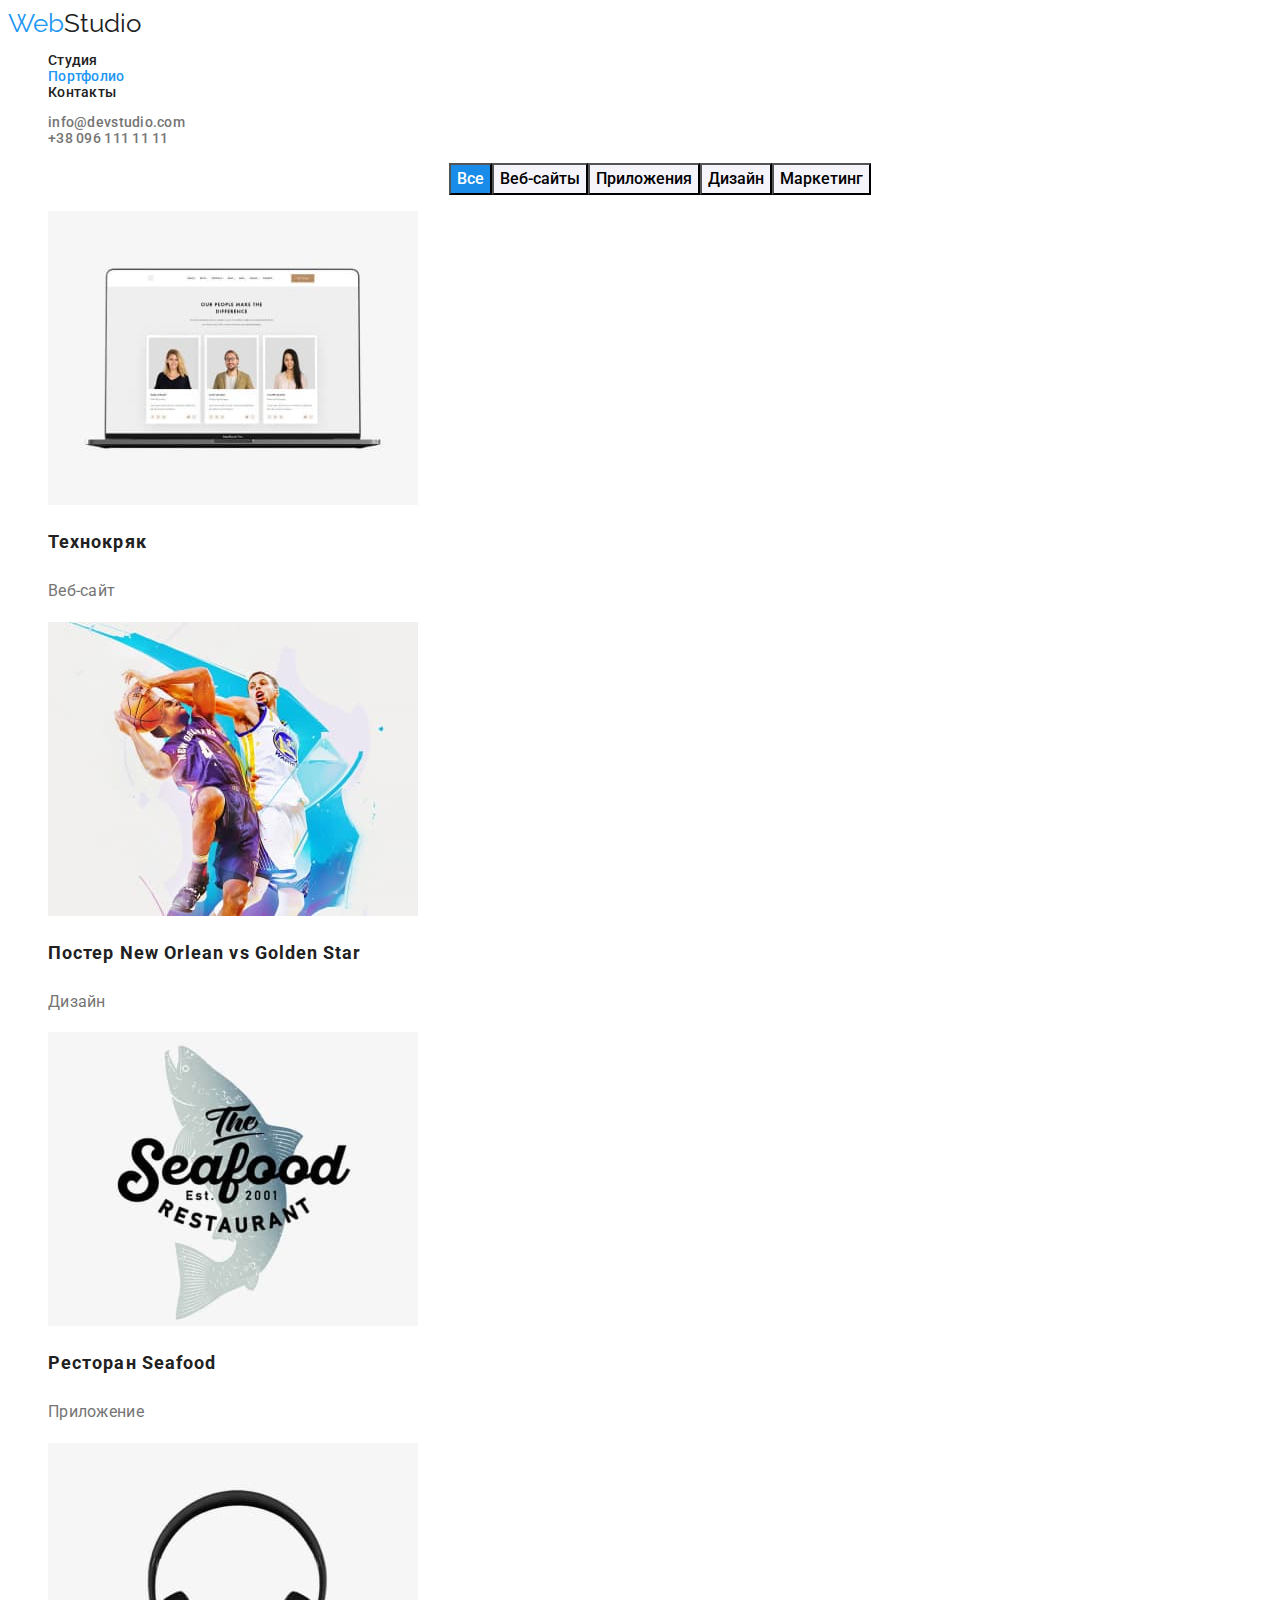
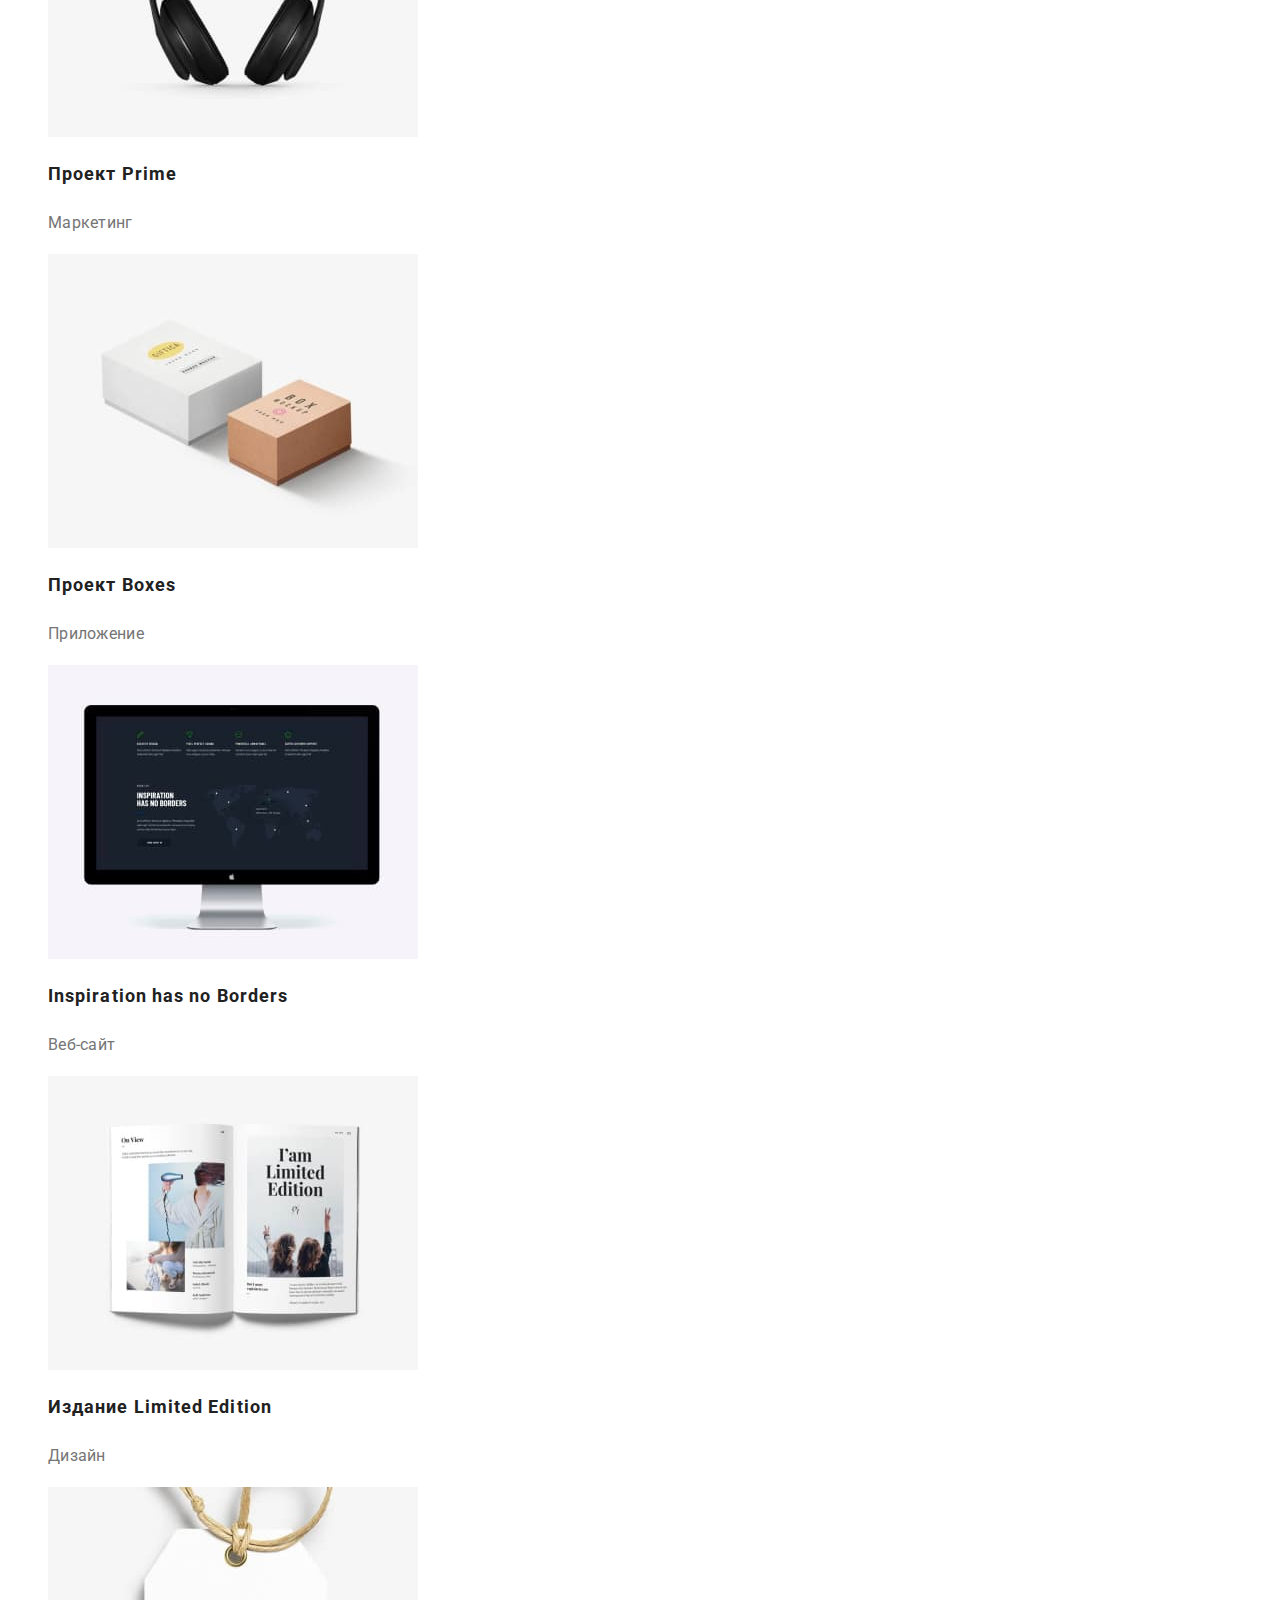
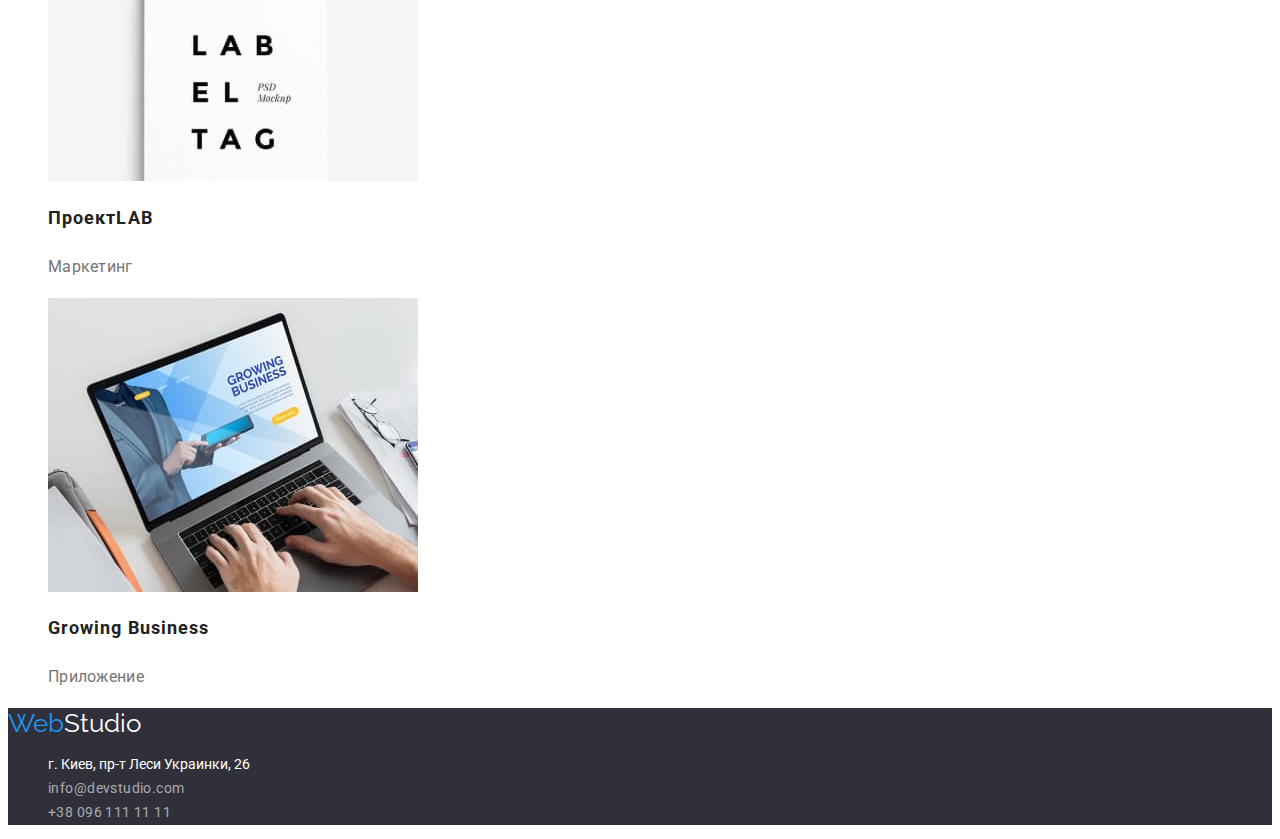
==== portfolio.html @ 5e45eb62 "подключает normilized" ====
<!DOCTYPE html>
<html lang="ru">
  <head>
    <meta charset="UTF-8" />
    <meta http-equiv="X-UA-Compatible" content="IE=edge" />
    <meta name="viewport" content="width=device-width, initial-scale=1.0" />
    <title>Портфолио</title>

    <link rel="preconnect" href="https://fonts.googleapis.com" />
    <link rel="preconnect" href="https://fonts.gstatic.com" crossorigin />
    <link
      href="https://fonts.googleapis.com/css2?family=Raleway:wght@700&family=Roboto:wght@400;500;700;900&display=swap"
      rel="stylesheet"
    />
    <link rel="stylesheet" href="./css/styles.css" />
  </head>
  <body>
    <!--header-->
    <header class="hdr">
      <a class="logo-header" href="./index.html"
        ><span class="web">Web</span>Studio</a
      >
      <nav class="header-nav">
        <ul class="header-list">
          <li class="header-item">
            <a href="./index.html" class="header-link">Студия</a>
          </li>
          <li class="header-item">
            <a href="./portfolio.html" class="header-link-current">Портфолио</a>
          </li>
          <li class="header-item">
            <a href="Контакты" class="header-link">Контакты</a>
          </li>
        </ul>
      </nav>
      <ul class="header-list-cont">
        <li>
          <a href="mailto:info@devstudio.com" class="header-link-cont"
            >info@devstudio.com</a
          >
        </li>
        <li>
          <a href="tel:+380961111111" class="header-link-cont"
            >+38 096 111 11 11</a
          >
        </li>
      </ul>
    </header>

    <main>
      <section class="section-portfolio">
        <h1 hidden class="main-title">Портфолио</h1>
        <!--buttons-->
        <ul class="menu-center">
         <li class="item"><button class="pointer-current-btn" type="button">Все</button></li>
          <li class="item"><button class="pointer" type="button">Веб-сайты</button></li>
          <li class="item"><button class="pointer" type="button">Приложения</button></li>
          <li class="item"><button class="pointer" type="button">Дизайн</button></li>
          <li class="item"><button class="pointer" type="button">Маркетинг</button></li>
        </ul>
        </section>


      <!--portfolio-->
        <ul class="portfolio">
          <li>
            <a href="" class="header-link">
              <img
                src="images/portfolio/imgp1.jpg"
                alt="фотография1"
                width="370"
              />
              <h2 class="title">Технокряк</h2>
              <p class="text">Веб-сайт</p>
            </a>
          </li>
          <li>
            <a href="" class="header-link"
              ><img
                src="images/portfolio/imgp2.jpg"
                alt="фотография2"
                width="370"
              />
              <h2 class="title" >Постер <span lang="en"> New Orlean vs Golden Star</span></h2>
              <p class="text">Дизайн</p>  
            </a>
          </li>
          <li>
            <a href="" class="header-link"
              ><img
                src="images/portfolio/imgp3.jpg"
                alt="фотография3"
                width="370"
              />
              <h2 class="title">Ресторан <span lang="en">Seafood</span></h2>
              <p class="text">Приложение</p>
            </a>
          </li>
          <li>
            <a href="" class="header-link"
              ><img
                src="images/portfolio/imgp4.jpg"
                alt="фотография4"
                width="370"
              />
              <h2 class="title" >Проект <span lang="en">Prime</span></h2>
              <p class="text">Маркетинг</p>
            </a>
          </li>
          <li>
            <a href="" class="header-link"
              ><img
                src="images/portfolio/imgp5.jpg"
                alt="фотография5"
                width="370"
              />
              <h2 class="title" >Проект <span lang="en">Boxes</span> </h2>
              <p class="text">Приложение</p>
            </a>
          </li>
          <li>
            <a href="" class="header-link"
              ><img
                src="images/portfolio/imgp6.jpg"
                alt="фотография6"
                width="370"
              />
              <h2 class="title" lang="en">Inspiration has no Borders</h2>
              <p class="text">Веб-сайт</p>
            </a>
          </li>
          <li>
            <a href="" class="header-link"
              ><img
                src="images/portfolio/imgp7.jpg"
                alt="фотография4"
                width="370"
              />
              <h2 class="title" >Издание <span lang="en">Limited Edition</span></h2>
              <p class="text">Дизайн</p>
            </a>
          </li>
          <li>
            <a href="" class="header-link"
              ><img
                src="images/portfolio/imgp8.jpg"
                alt="фотография8"
                width="370"
              />
              <h2 class="title" >Проект<span lang="en">LAB</span> </h2>
              <p class="text">Маркетинг</p>
            </a>
          </li>
          <li>
            <a href="" class="header-link"
              ><img
                src="images/portfolio/imgp9.jpg"
                alt="фотография9"
                width="370"
              />
              <h2 class="title" lang="en">Growing Business</h2>
              <p class="text">Приложение</p>
            </a>
          </li>
        </ul>
      </section>
    </main>

    <!--footer-->

    <footer class="footer">
      <a class="logo-footer" href="./index.html"
        ><span class="web">Web</span>Studio</a
      >
      <address>
        <ul class="footer-list">
          <li>г. Киев, пр-т Леси Украинки, 26</li>
          <li>
            <a href="mailto:info@devstudio.com" class="footer-link"
              >info@devstudio.com</a
            >
          </li>
          <li>
            <a href="tel:+380961111111" class="footer-link"
              >+38 096 111 11 11</a
            >
          </li>
        </ul>
      </address>
    </footer>
  </body>
</html>
---- css/styles.css ----
:root {
  --primary-text-color: #212121;
  --text-color: #757575;
  --footer-text: #ffffff;
  --body-background-color: #fff;
  --hover-color: #2196f3;
  --background-color: #2f303a;
  --portfolio-buttons: #f5f4fa;
  --footer-text-transp: rgba(255, 255, 255, 0.6);
  --hero-button-fover: #188ce8;
  --team-background: #f5f4fa;
}
body {
  background-color: var(--body-background-color);
  color: var(--primary-text-color);
  font-family: roboto, sans-serif;
  font-size: 16px;
}
.logo-header {
  text-decoration: none;
  color: var(--primary-text-color);
  font-family: raleway, sans-serif;
  font-size: 26px;
  line-height: 1.19;
}
.logo-header .web {
  color: var(--hover-color);
}
.logo-header:hover,
.logo-header:focus {
  color: var(--text-color);
}

.header-list,
.header-link {
  color: var(--primary-text-color);
  list-style: none;
  text-decoration: none;
  font-weight: 500;
  font-size: 14px;
  line-height: 1.14;
  letter-spacing: 0.02em;
}

.header-link:hover,
.header-link:focus,
.header-link-cont:hover,
.header-link-cont:focus,
.footer-link:hover,
.footer-link:focus {
  color: var(--hover-color);
}

.header-list-cont,
.header-link-cont {
  color: var(--text-color);
  list-style: none;
  text-decoration: none;
  font-weight: 500;
  font-size: 14px;
  line-height: 1.14;
  letter-spacing: 0.02em;
}

.header-link-current {
  list-style: none;
  text-decoration: none;
  color: var(--hover-color);
}
/* main-hero*/

.hero {
  background-color: var(--background-color);
}
.hero-title {
  color: #ffffff;
  font-weight: 900;
  font-size: 44px;
  line-height: 1.36;

  text-align: center;
  letter-spacing: 0.06em;
  text-transform: uppercase;
}
.button {
  font-family: inherit;
}

.hero-btn {
  background-color: var(--hover-color);
  color: var(--footer-text);
  font-weight: 700;
  font-size: 16px;
  line-height: 1.87;

  display: flex;
  align-items: center;
  text-align: center;
  letter-spacing: 0.06em;
  font-family: inherit;
}
.hero-btn:hover,
.hero-btn:focus {
  background-color: var(--hero-button-fover);
}
/* features*/
.features {
  list-style: none;
}

.features .title {
  font-weight: 700;
  font-size: 16px;
  line-height: 1.9;
  text-transform: uppercase;
}

.features .text {
  color: var(--text-color);
  font-size: 14px;
  line-height: 1.71;
}
.section-employees {
  background-color: var(--team-background);
}
.section .section-title {
font-size: 36px;
line-height: 1.17;
text-align: center;
letter-spacing: 0.03em;
}


/* portfolio */

.portfolio {
  list-style: none;
}
.section-portfolio .section-title {
  font-weight: 700;
  font-size: 36px;
  line-height: 1.17;
  text-align: center;
}
/* employees */

.employees {
  list-style: none;
}
.section-employees .section-title {
  font-weight: 700;
  font-size: 36px;
  line-height: 1.17px;
  text-align: center;
}

}
.employees .title {
  font-weight: 500;
  font-size: 16px;
  line-height: 1.9;
}
.employees .text {
  color: var(--text-color);
  font-size: 16px;
  line-height: 1.9;
}

/* footer */

.footer {
  background-color: var(--background-color);
}

.logo-footer {
  text-decoration: none;
  font-family: raleway, sans-serif;
  color: var(--body-background-color);
  font-size: 26px;
  line-height: 1.19;
}
.logo-footer .web {
  color: var(--hover-color);
}
.logo-footer:hover,
.logo-footer:focus {
  color: var(--text-color);
}
.footer-list {
  list-style: none;
  color: var(--footer-text);
  text-decoration: none;
  font-size: 14px;
  font-style: normal;
  line-height: 1.71;
}

.footer-link {
  list-style: none;
  color: var(--footer-text-transp);
  text-decoration: none;
  font-size: 14px;
  line-height: 1.71;
  letter-spacing: 0.03em;
}
/* Portfolio */
.menu-center {
  list-style: none;
  text-decoration: none;
  display: flex;
  align-items: center;
  justify-content: center;
}

.pointer {
  background-color: var(--portfolio-buttons);
  font-weight: 500;
  font-size: 16px;
  line-height: 1.63;
  font-family: inherit;
  cursor: pointer;
}
.pointer-current-btn {
  background-color: var(--hero-button-fover);
  color: var(--body-background-color);
  font-weight: 500;
  font-size: 16px;
  line-height: 1.63;
  font-family: inherit;
  cursor: pointer;
}
.pointer:hover,
.pointer:focus {
  background-color: var(--hover-color);
  color: #ffffff;
}

.portfolio .title {
  font-weight: 700;
  font-size: 18px;
  line-height: 2;
  letter-spacing: 0.06em;
}
.portfolio .text {
  color: #757575;
  font-weight: 400;
  font-size: 16px;
  line-height: 1.87;
}
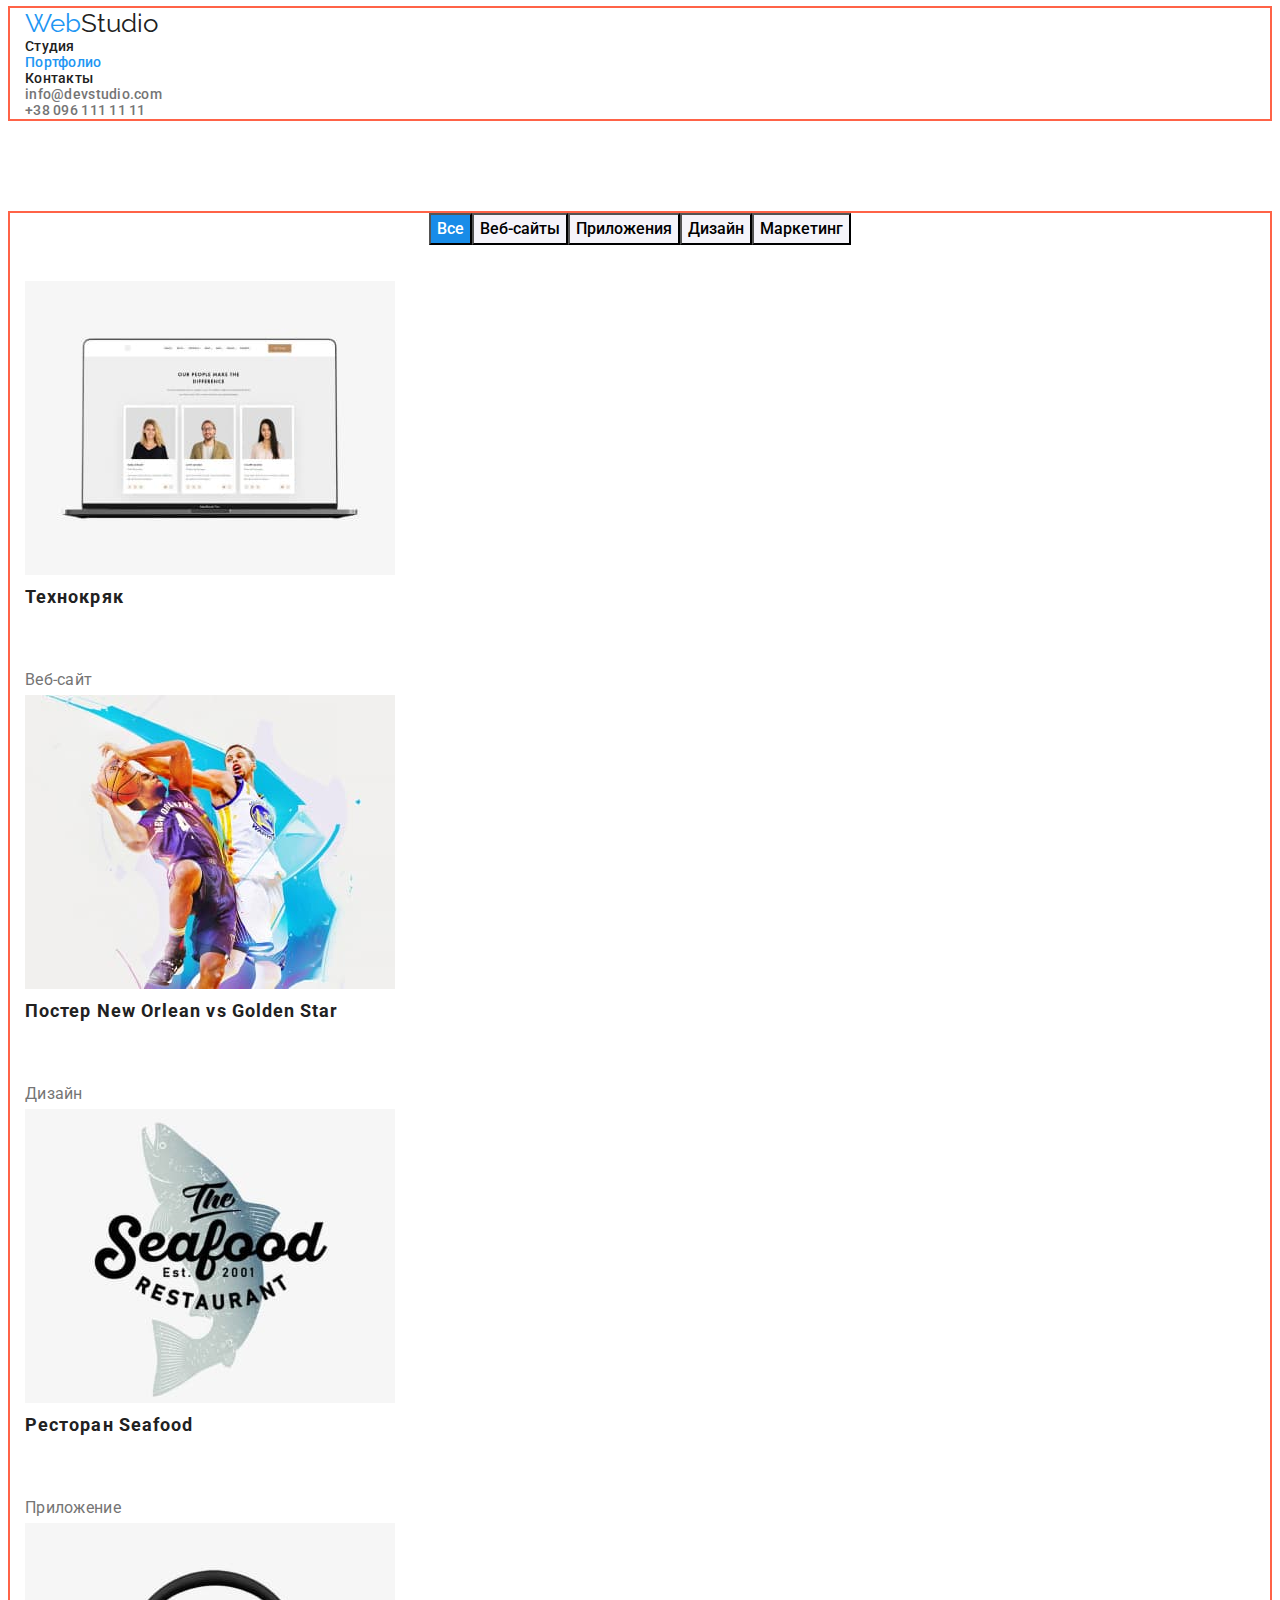
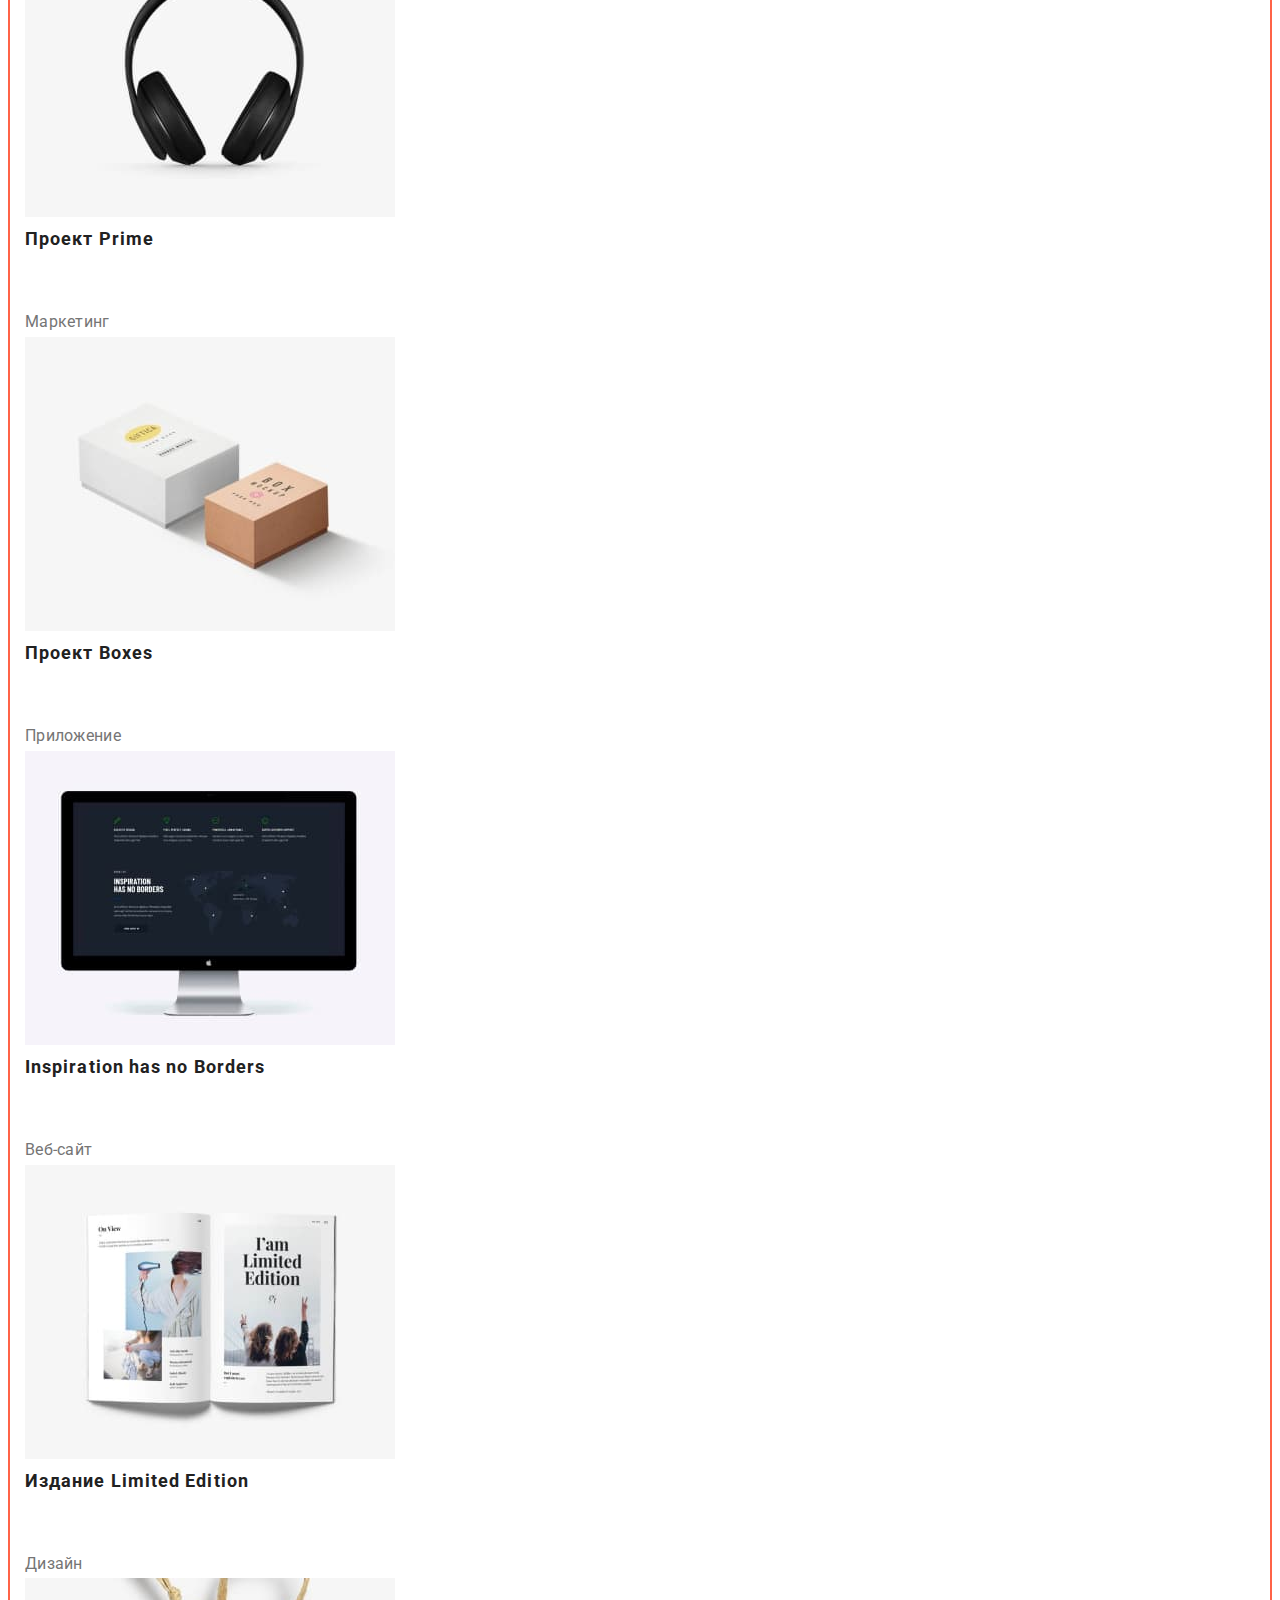
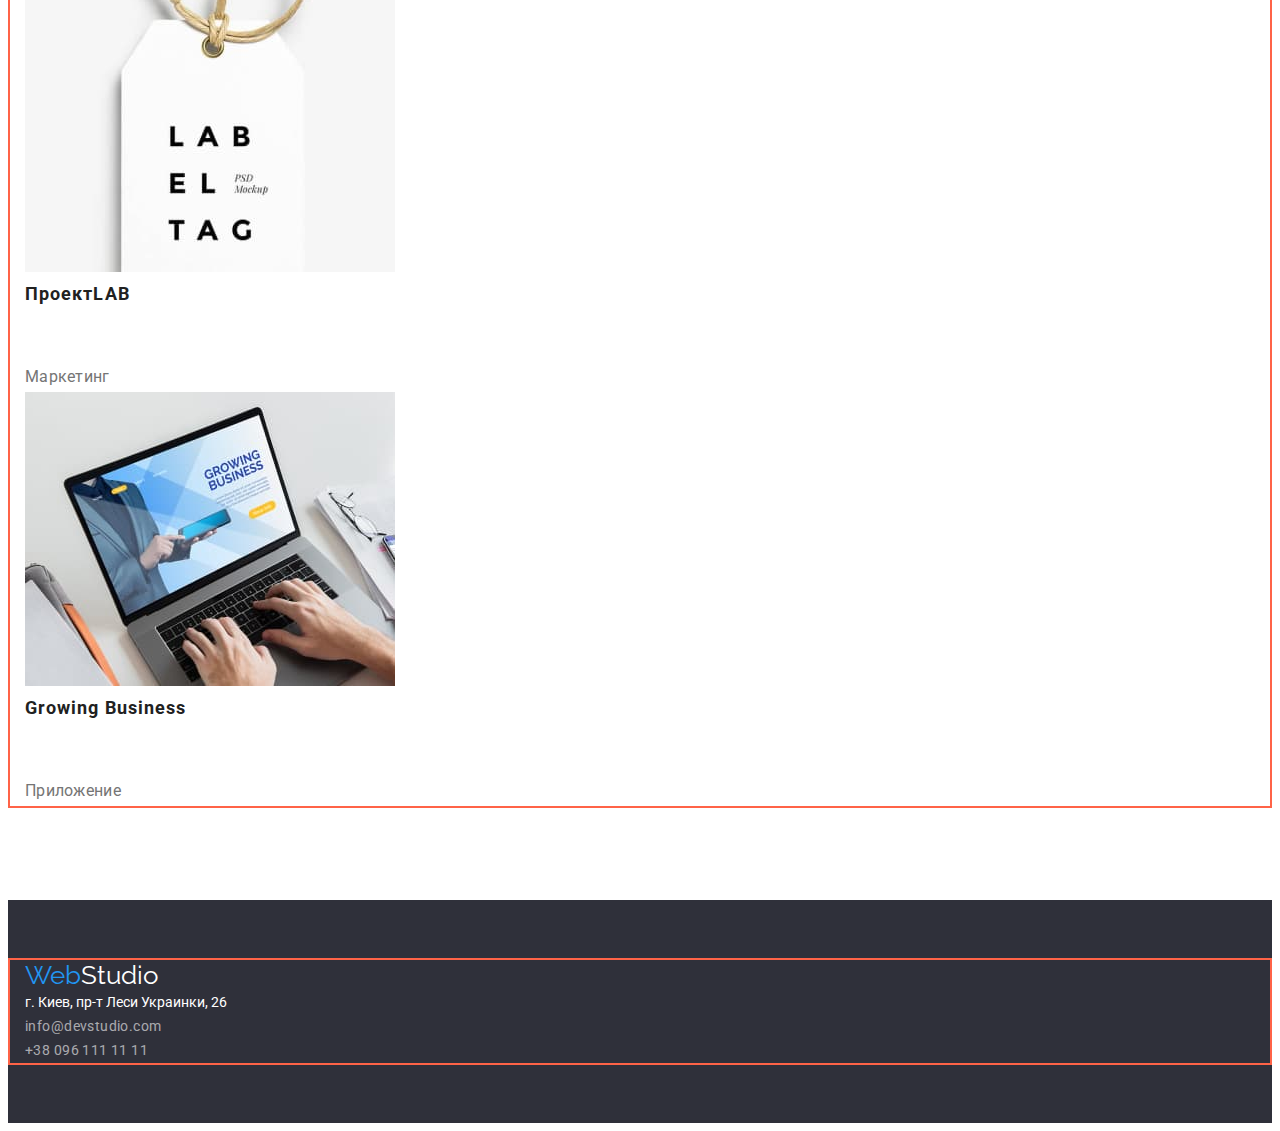
==== commit 5132489e: "оформляет portfolio" ====
--- a/portfolio.html
+++ b/portfolio.html
@@ -17,7 +17,8 @@
   <body>
     <!--header-->
     <header class="hdr">
-      <a class="logo-header" href="./index.html"
+     <div class="container">
+        <a class="logo-header" href="./index.html"
         ><span class="web">Web</span>Studio</a
       >
       <nav class="header-nav">
@@ -45,9 +46,11 @@
           >
         </li>
       </ul>
+     </div>
     </header>
 
     <main>
+      <div class="container">
       <section class="section-portfolio">
         <h1 hidden class="main-title">Портфолио</h1>
         <!--buttons-->
@@ -164,11 +167,13 @@
           </li>
         </ul>
       </section>
+      </div>
     </main>
 
     <!--footer-->
 
     <footer class="footer">
+      <div class="container">
       <a class="logo-footer" href="./index.html"
         ><span class="web">Web</span>Studio</a
       >
@@ -187,6 +192,7 @@
           </li>
         </ul>
       </address>
+      </div>
     </footer>
   </body>
 </html>
--- a/css/styles.css
+++ b/css/styles.css
@@ -16,6 +16,25 @@
   font-family: roboto, sans-serif;
   font-size: 16px;
 }
+
+.container {
+  margin-right: auto;
+  margin-left: auto;
+  width: 1230px;
+  padding-left: 15px;
+  padding-right: 15px;
+  outline: 2px solid tomato;
+}
+
+ul,
+h1,
+h2,
+h3,
+p {
+  margin: 0;
+  padding: 0;
+}
+
 .logo-header {
   text-decoration: none;
   color: var(--primary-text-color);
@@ -70,42 +89,52 @@
 /* main-hero*/
 
 .hero {
+  text-align: center;
+  padding-top: 200px;
+  padding-bottom: 200px;
+  margin-bottom: 94px;
+
   background-color: var(--background-color);
+  outline: 2px solid tomato;
 }
 .hero-title {
+  margin-bottom: 30px;
+
   color: #ffffff;
   font-weight: 900;
   font-size: 44px;
   line-height: 1.36;
 
-  text-align: center;
   letter-spacing: 0.06em;
   text-transform: uppercase;
 }
-.button {
+
+.hero-btn {
+  display: inline-block;
+
+  padding: 10px 32px;
+  border-radius: 4px;
+  min-width: 200px;
+  margin-bottom: 94px;
+
+  letter-spacing: 0.06em;
   font-family: inherit;
-}
-
-.hero-btn {
+
   background-color: var(--hover-color);
   color: var(--footer-text);
   font-weight: 700;
   font-size: 16px;
   line-height: 1.87;
-
-  display: flex;
-  align-items: center;
-  text-align: center;
-  letter-spacing: 0.06em;
-  font-family: inherit;
 }
 .hero-btn:hover,
 .hero-btn:focus {
   background-color: var(--hero-button-fover);
 }
 /* features*/
-.features {
-  list-style: none;
+.section-features .features {
+  list-style: none;
+
+  margin-bottom: 94px;
 }
 
 .features .title {
@@ -114,47 +143,44 @@
   line-height: 1.9;
   text-transform: uppercase;
 }
-
+h3 {
+  margin-bottom: 10px;
+}
 .features .text {
   color: var(--text-color);
   font-size: 14px;
   line-height: 1.71;
 }
-.section-employees {
-  background-color: var(--team-background);
-}
-.section .section-title {
-font-size: 36px;
-line-height: 1.17;
-text-align: center;
-letter-spacing: 0.03em;
-}
-
-
-/* portfolio */
-
-.portfolio {
-  list-style: none;
-}
-.section-portfolio .section-title {
+
+.section-title {
   font-weight: 700;
   font-size: 36px;
   line-height: 1.17;
   text-align: center;
 }
+
+/* portfolio */
+
+.section-portfolio .portfolio {
+  list-style: none;
+  margin-bottom: 94px;
+}
+h2 {
+  margin-bottom: 50px;
+}
+
 /* employees */
 
-.employees {
-  list-style: none;
-}
-.section-employees .section-title {
-  font-weight: 700;
-  font-size: 36px;
-  line-height: 1.17px;
-  text-align: center;
-}
-
-}
+.section-employees {
+  padding-top: 94px;
+  padding-bottom: 94px;
+  background-color: var(--team-background);
+  outline: 2px solid tomato;
+}
+.section-employees .employees {
+  list-style: none;
+}
+
 .employees .title {
   font-weight: 500;
   font-size: 16px;
@@ -169,10 +195,15 @@
 /* footer */
 
 .footer {
+  padding-top: 60px;
+  padding-bottom: 60px;
+
   background-color: var(--background-color);
 }
 
 .logo-footer {
+  margin-bottom: 20px;
+
   text-decoration: none;
   font-family: raleway, sans-serif;
   color: var(--body-background-color);
@@ -205,6 +236,9 @@
 }
 /* Portfolio */
 .menu-center {
+  margin-top: 94px;
+  margin-bottom: 36.35px;
+
   list-style: none;
   text-decoration: none;
   display: flex;
@@ -234,6 +268,10 @@
   background-color: var(--hover-color);
   color: #ffffff;
 }
+.portfolio {
+  list-style: none;
+  margin-bottom: 94px;
+}
 
 .portfolio .title {
   font-weight: 700;
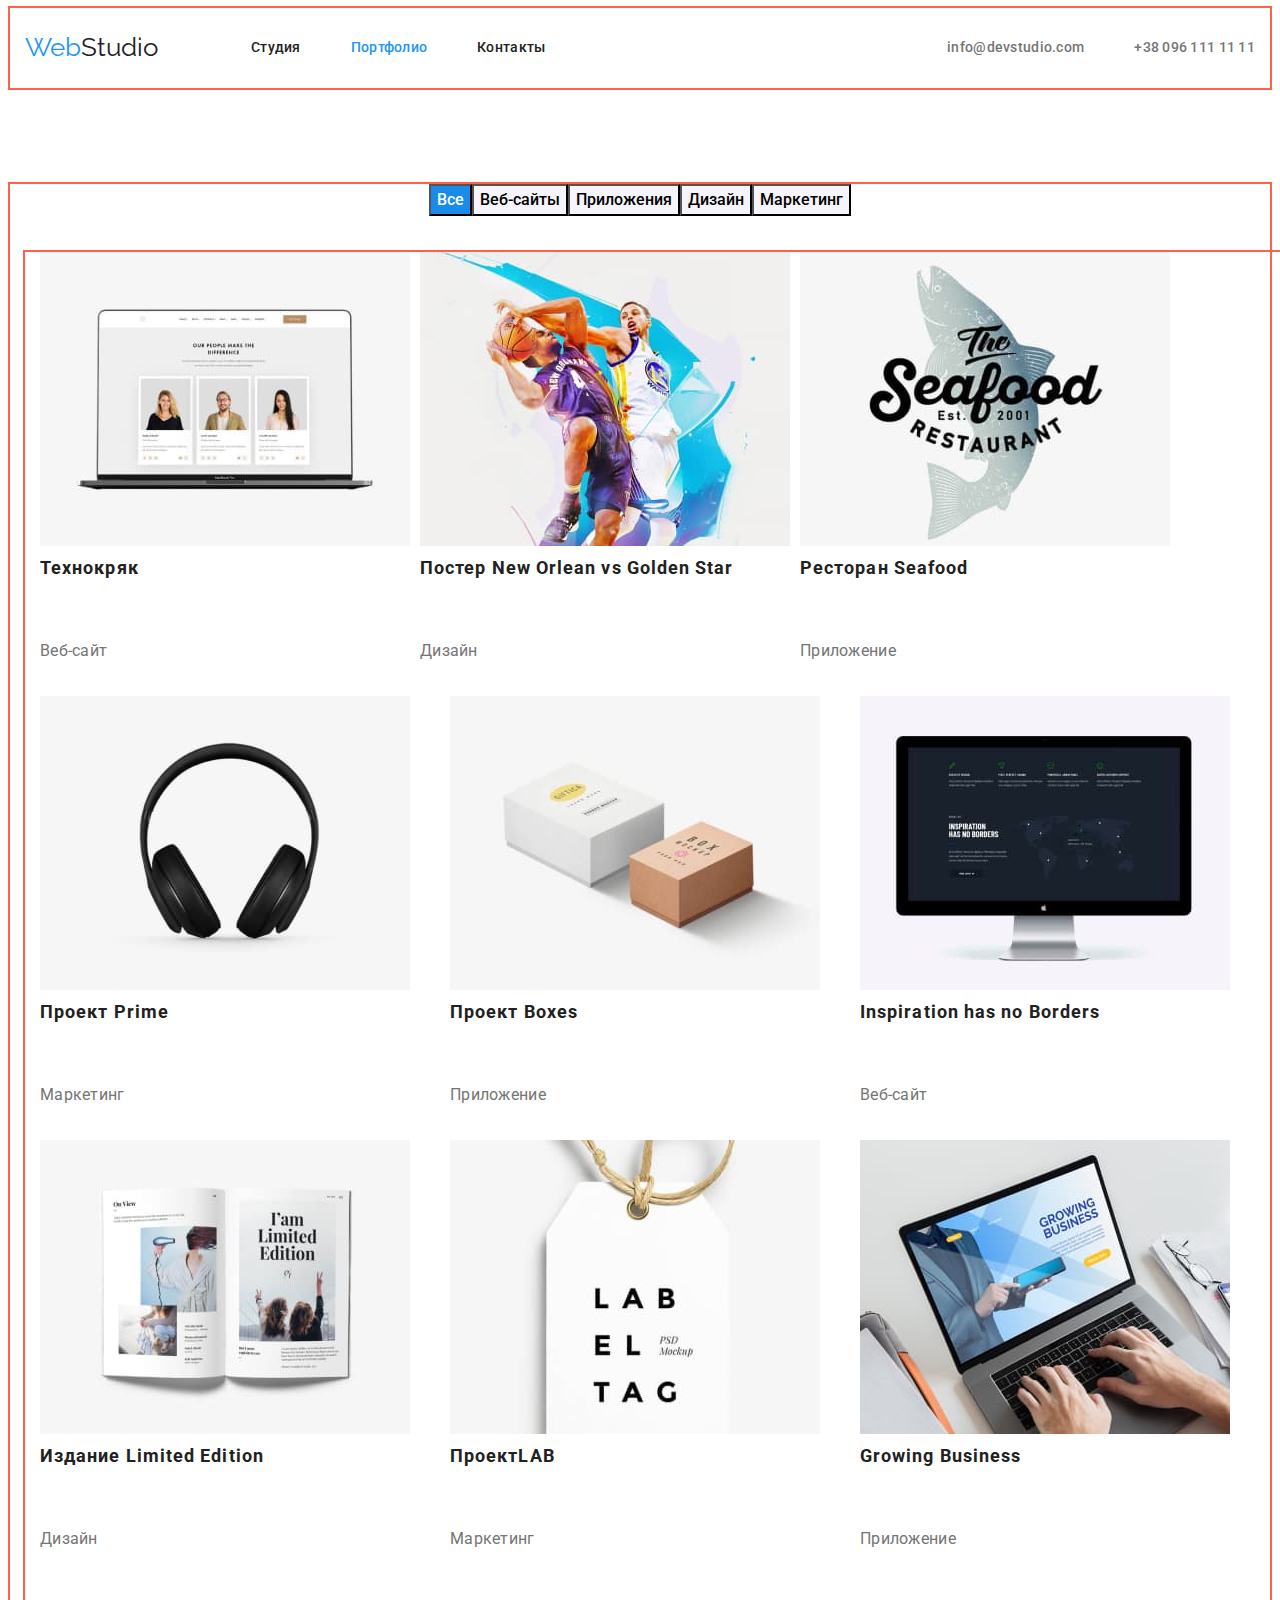
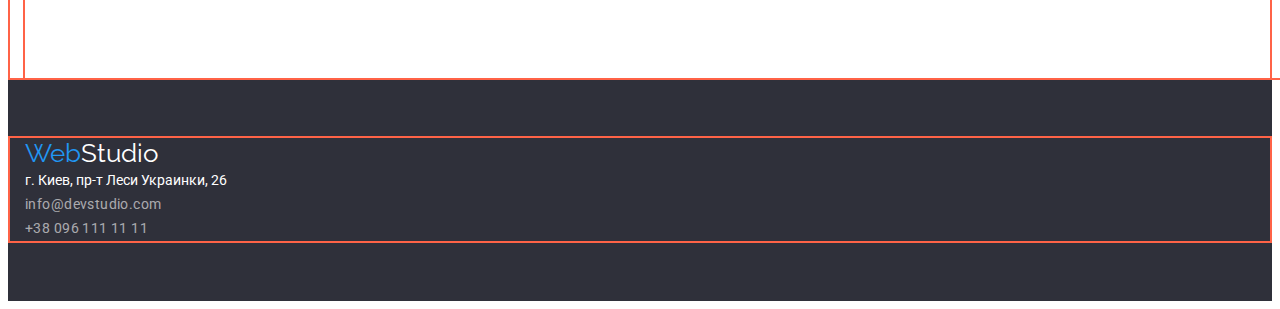
==== commit b740a749: "html: расставляет по местам" ====
--- a/portfolio.html
+++ b/portfolio.html
@@ -16,37 +16,38 @@
   </head>
   <body>
     <!--header-->
-    <header class="hdr">
-     <div class="container">
-        <a class="logo-header" href="./index.html"
-        ><span class="web">Web</span>Studio</a
-      >
-      <nav class="header-nav">
-        <ul class="header-list">
-          <li class="header-item">
-            <a href="./index.html" class="header-link">Студия</a>
-          </li>
-          <li class="header-item">
-            <a href="./portfolio.html" class="header-link-current">Портфолио</a>
-          </li>
-          <li class="header-item">
-            <a href="Контакты" class="header-link">Контакты</a>
-          </li>
-        </ul>
-      </nav>
-      <ul class="header-list-cont">
-        <li>
-          <a href="mailto:info@devstudio.com" class="header-link-cont"
-            >info@devstudio.com</a
-          >
-        </li>
-        <li>
-          <a href="tel:+380961111111" class="header-link-cont"
-            >+38 096 111 11 11</a
-          >
-        </li>
-      </ul>
-     </div>
+     <header class="hdr">
+      <div class="container main-header">
+        <a class="logo-header" lang="eng" href="./index.html"
+          ><span class="web">Web</span>Studio</a
+        >
+        <nav class="header-nav">
+          <ul class="header-list">
+            <li class="header-item">
+              <a href="./index.html" class="header-link">Студия</a>
+            </li>
+            <li class="header-item">
+              <a href="./portfolio.html" class="header-link-current">Портфолио</a>
+            </li>
+            <li class="header-item">
+              <a href="Контакты" class="header-link">Контакты</a>
+            </li>
+          </ul>
+        </nav>
+        <ul class="header-list-cont">
+          <li class="header-cont">
+            <a href="mailto:info@devstudio.com" class="header-link-cont"
+              >info@devstudio.com</a
+            >
+          </li>
+          <li class="header-cont">
+            <a href="tel:+380961111111" class="header-link-cont"
+              >+38 096 111 11 11</a
+            >
+          </li>
+        </ul>
+      </div>
+      <hr class="line" />
     </header>
 
     <main>
@@ -65,8 +66,9 @@
 
 
       <!--portfolio-->
+      <div class="container portfolio-big">
         <ul class="portfolio">
-          <li>
+          <li class="portfolio-item">
             <a href="" class="header-link">
               <img
                 src="images/portfolio/imgp1.jpg"
@@ -77,7 +79,7 @@
               <p class="text">Веб-сайт</p>
             </a>
           </li>
-          <li>
+          <li class="portfolio-item">
             <a href="" class="header-link"
               ><img
                 src="images/portfolio/imgp2.jpg"
@@ -88,7 +90,7 @@
               <p class="text">Дизайн</p>  
             </a>
           </li>
-          <li>
+          <li class="portfolio-item">
             <a href="" class="header-link"
               ><img
                 src="images/portfolio/imgp3.jpg"
@@ -99,7 +101,7 @@
               <p class="text">Приложение</p>
             </a>
           </li>
-          <li>
+          <li class="portfolio-item">
             <a href="" class="header-link"
               ><img
                 src="images/portfolio/imgp4.jpg"
@@ -110,7 +112,7 @@
               <p class="text">Маркетинг</p>
             </a>
           </li>
-          <li>
+          <li class="portfolio-item">
             <a href="" class="header-link"
               ><img
                 src="images/portfolio/imgp5.jpg"
@@ -121,7 +123,7 @@
               <p class="text">Приложение</p>
             </a>
           </li>
-          <li>
+          <li class="portfolio-item">
             <a href="" class="header-link"
               ><img
                 src="images/portfolio/imgp6.jpg"
@@ -132,7 +134,7 @@
               <p class="text">Веб-сайт</p>
             </a>
           </li>
-          <li>
+          <li class="portfolio-item">
             <a href="" class="header-link"
               ><img
                 src="images/portfolio/imgp7.jpg"
@@ -143,7 +145,7 @@
               <p class="text">Дизайн</p>
             </a>
           </li>
-          <li>
+          <li class="portfolio-item">
             <a href="" class="header-link"
               ><img
                 src="images/portfolio/imgp8.jpg"
@@ -154,7 +156,7 @@
               <p class="text">Маркетинг</p>
             </a>
           </li>
-          <li>
+          <li class="portfolio-item">
             <a href="" class="header-link"
               ><img
                 src="images/portfolio/imgp9.jpg"
@@ -166,6 +168,7 @@
             </a>
           </li>
         </ul>
+        </div>
       </section>
       </div>
     </main>
--- a/css/styles.css
+++ b/css/styles.css
@@ -9,6 +9,7 @@
   --footer-text-transp: rgba(255, 255, 255, 0.6);
   --hero-button-fover: #188ce8;
   --team-background: #f5f4fa;
+  --header-line: #ececec;
 }
 body {
   background-color: var(--body-background-color);
@@ -31,11 +32,20 @@
 h2,
 h3,
 p {
-  margin: 0;
+  margin-top: 0;
+  margin-bottom: 0;
   padding: 0;
 }
 
+.main-header {
+  display: flex;
+  align-items: center;
+}
 .logo-header {
+  padding-top: 24px;
+  padding-bottom: 25px;
+  margin-right: 93px;
+
   text-decoration: none;
   color: var(--primary-text-color);
   font-family: raleway, sans-serif;
@@ -48,6 +58,32 @@
 .logo-header:hover,
 .logo-header:focus {
   color: var(--text-color);
+}
+
+.header-list {
+  display: flex;
+}
+
+.header-item:not(:last-child) {
+  margin-right: 50px;
+}
+.header-nav {
+  display: block;
+  padding-top: 32px;
+  padding-bottom: 32px;
+}
+
+.header-list-cont {
+  display: flex;
+  margin-left: auto;
+}
+.header-cont:not(:last-child) {
+  margin-right: 50px;
+}
+.header-link-cont {
+  display: inline-block;
+  padding-top: 32px;
+  padding-bottom: 32px;
 }
 
 .header-list,
@@ -86,6 +122,11 @@
   text-decoration: none;
   color: var(--hover-color);
 }
+
+hr.line {
+  border: 1px solid var(--header-line);
+  margin: 0;
+}
 /* main-hero*/
 
 .hero {
@@ -131,6 +172,18 @@
   background-color: var(--hero-button-fover);
 }
 /* features*/
+.features {
+  display: flex;
+  flex-wrap: wrap;
+}
+.features-element {
+  width: 270px;
+  margin-right: 30px;
+}
+.features-element:nth-child(4n) {
+  margin-right: 0;
+}
+
 .section-features .features {
   list-style: none;
 
@@ -161,6 +214,17 @@
 
 /* portfolio */
 
+.portfolio {
+  display: flex;
+  flex-wrap: wrap;
+}
+.portfolio-main-element {
+  width: 370px;
+  margin-right: 30px;
+}
+.portfolio-main-element:nth-child(3n) {
+  margin-right: 0;
+}
 .section-portfolio .portfolio {
   list-style: none;
   margin-bottom: 94px;
@@ -171,6 +235,17 @@
 
 /* employees */
 
+.employees {
+  display: flex;
+  flex-wrap: wrap;
+}
+.employees-element {
+  width: 270px;
+  margin-right: 30px;
+}
+.employees-element:nth-child(4n) {
+  margin-right: 0;
+}
 .section-employees {
   padding-top: 94px;
   padding-bottom: 94px;
@@ -268,9 +343,25 @@
   background-color: var(--hover-color);
   color: #ffffff;
 }
+
 .portfolio {
   list-style: none;
   margin-bottom: 94px;
+}
+.portfolio-big {
+  display: flex;
+  flex-wrap: wrap;
+}
+.portfolio-item {
+  width: 380px;
+  margin-right: 30px;
+  margin-bottom: 30px;
+}
+.portfolio-item:nth-child(3n) {
+  margin-right: 0;
+}
+.portfolio-item:nth-child(-n + 3) {
+  margin-right: 0;
 }
 
 .portfolio .title {
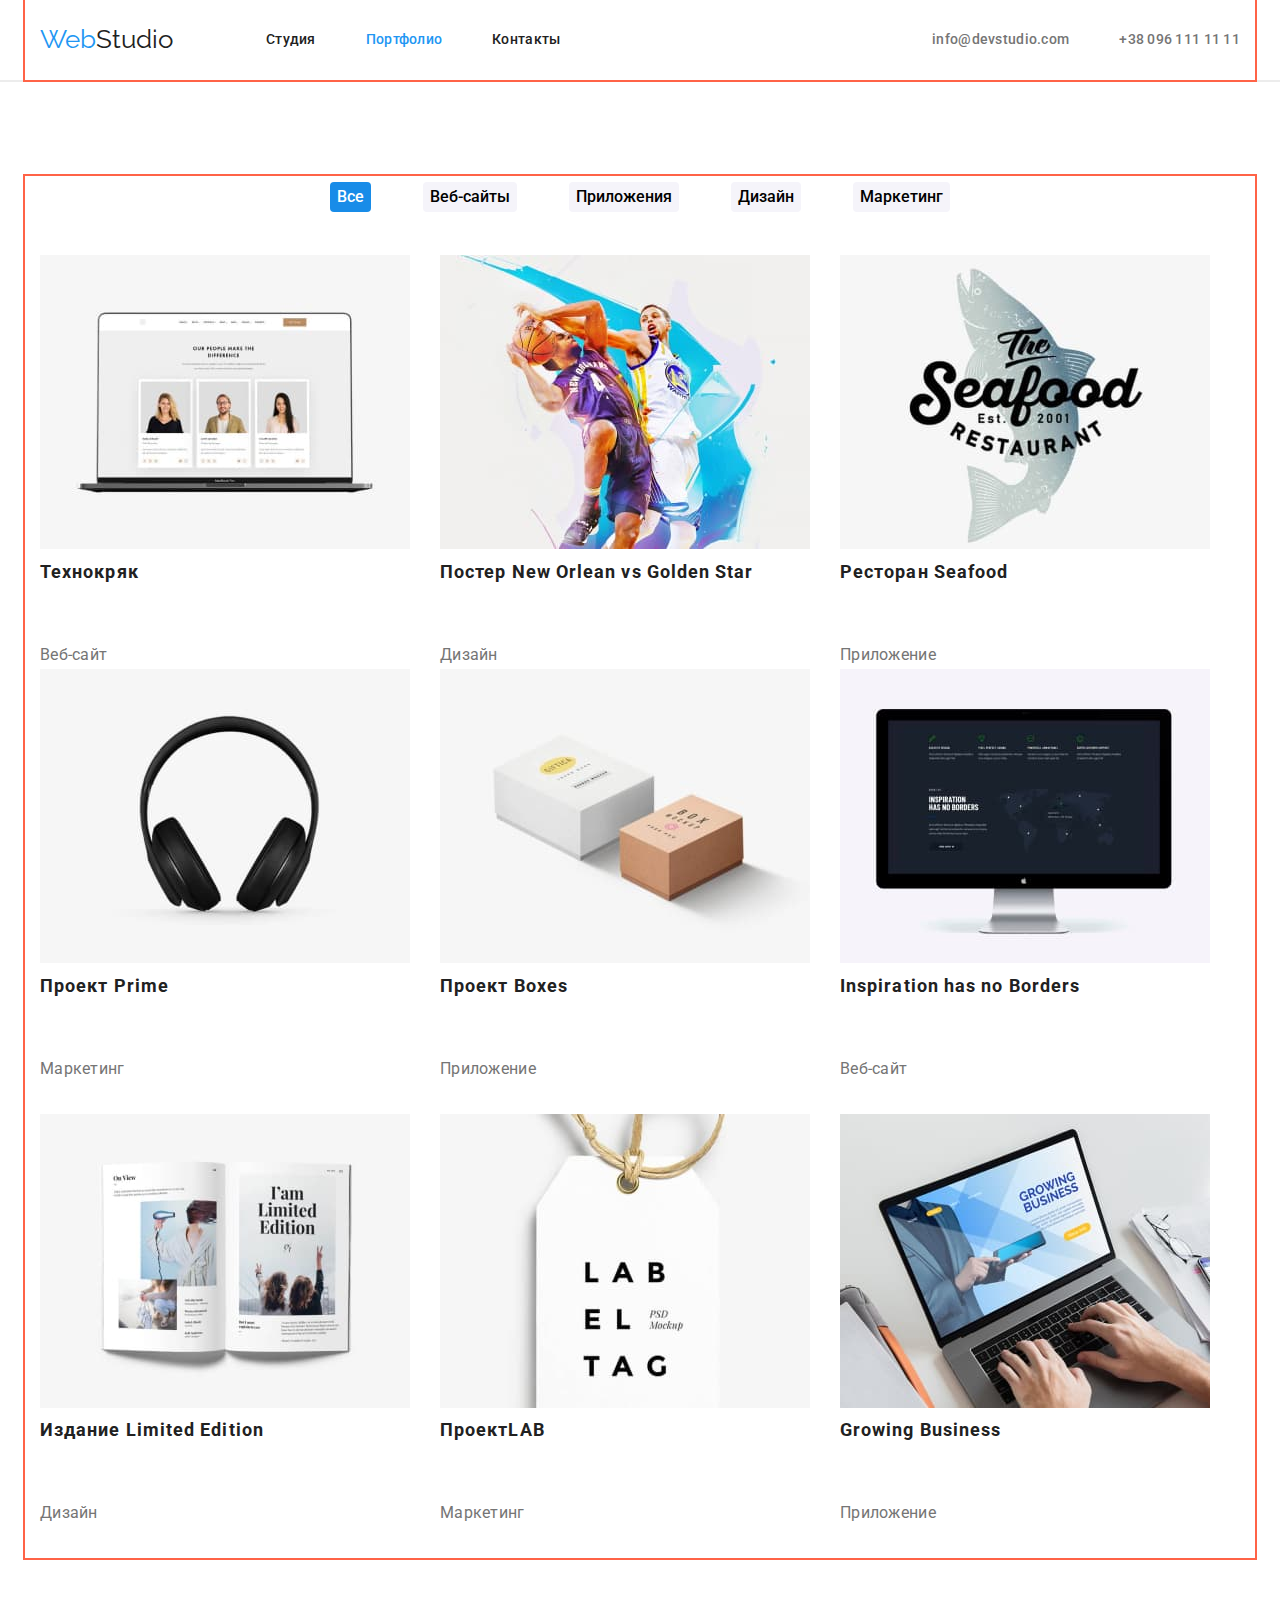
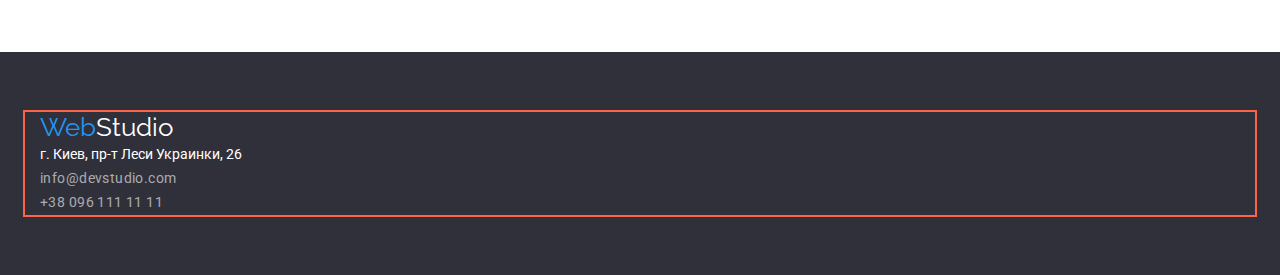
==== commit 3649ab05: "нормализует" ====
--- a/portfolio.html
+++ b/portfolio.html
@@ -11,6 +11,10 @@
     <link
       href="https://fonts.googleapis.com/css2?family=Raleway:wght@700&family=Roboto:wght@400;500;700;900&display=swap"
       rel="stylesheet"
+    />
+    <link
+      rel="stylesheet"
+      href="https://cdnjs.cloudflare.com/ajax/libs/modern-normalize/1.1.0/modern-normalize.min.css"
     />
     <link rel="stylesheet" href="./css/styles.css" />
   </head>
@@ -66,7 +70,7 @@
 
 
       <!--portfolio-->
-      <div class="container portfolio-big">
+      
         <ul class="portfolio">
           <li class="portfolio-item">
             <a href="" class="header-link">
@@ -170,31 +174,31 @@
         </ul>
         </div>
       </section>
-      </div>
+      
     </main>
 
     <!--footer-->
 
-    <footer class="footer">
+      <footer class="footer">
       <div class="container">
-      <a class="logo-footer" href="./index.html"
-        ><span class="web">Web</span>Studio</a
-      >
-      <address>
-        <ul class="footer-list">
-          <li>г. Киев, пр-т Леси Украинки, 26</li>
-          <li>
-            <a href="mailto:info@devstudio.com" class="footer-link"
-              >info@devstudio.com</a
-            >
-          </li>
-          <li>
-            <a href="tel:+380961111111" class="footer-link"
-              >+38 096 111 11 11</a
-            >
-          </li>
-        </ul>
-      </address>
+        <a class="logo-footer" href="./index.html"
+          ><span class="web">Web</span>Studio</a
+        >
+        <address>
+          <ul class="footer-list">
+            <li>г. Киев, пр-т Леси Украинки, 26</li>
+            <li>
+              <a href="mailto:info@devstudio.com" class="footer-link"
+                >info@devstudio.com</a
+              >
+            </li>
+            <li>
+              <a href="tel:+380961111111" class="footer-link"
+                >+38 096 111 11 11</a
+              >
+            </li>
+          </ul>
+        </address>
       </div>
     </footer>
   </body>
--- a/css/styles.css
+++ b/css/styles.css
@@ -321,7 +321,19 @@
   justify-content: center;
 }
 
+.menu-center .item {
+  margin-right: 8px;
+  padding: 6.41px 22px;
+}
+.menu-center .item:last-child {
+  margin-right: 0;
+}
+
 .pointer {
+  display: inline-block;
+  border: 1px solid transparent;
+  border-radius: 4px;
+
   background-color: var(--portfolio-buttons);
   font-weight: 500;
   font-size: 16px;
@@ -330,6 +342,10 @@
   cursor: pointer;
 }
 .pointer-current-btn {
+  display: inline-block;
+  border: 1px solid transparent;
+  border-radius: 4px;
+
   background-color: var(--hero-button-fover);
   color: var(--body-background-color);
   font-weight: 500;
@@ -348,12 +364,12 @@
   list-style: none;
   margin-bottom: 94px;
 }
-.portfolio-big {
+.portfolio {
   display: flex;
   flex-wrap: wrap;
 }
 .portfolio-item {
-  width: 380px;
+  width: 370px;
   margin-right: 30px;
   margin-bottom: 30px;
 }
@@ -361,7 +377,7 @@
   margin-right: 0;
 }
 .portfolio-item:nth-child(-n + 3) {
-  margin-right: 0;
+  margin-bottom: 0;
 }
 
 .portfolio .title {
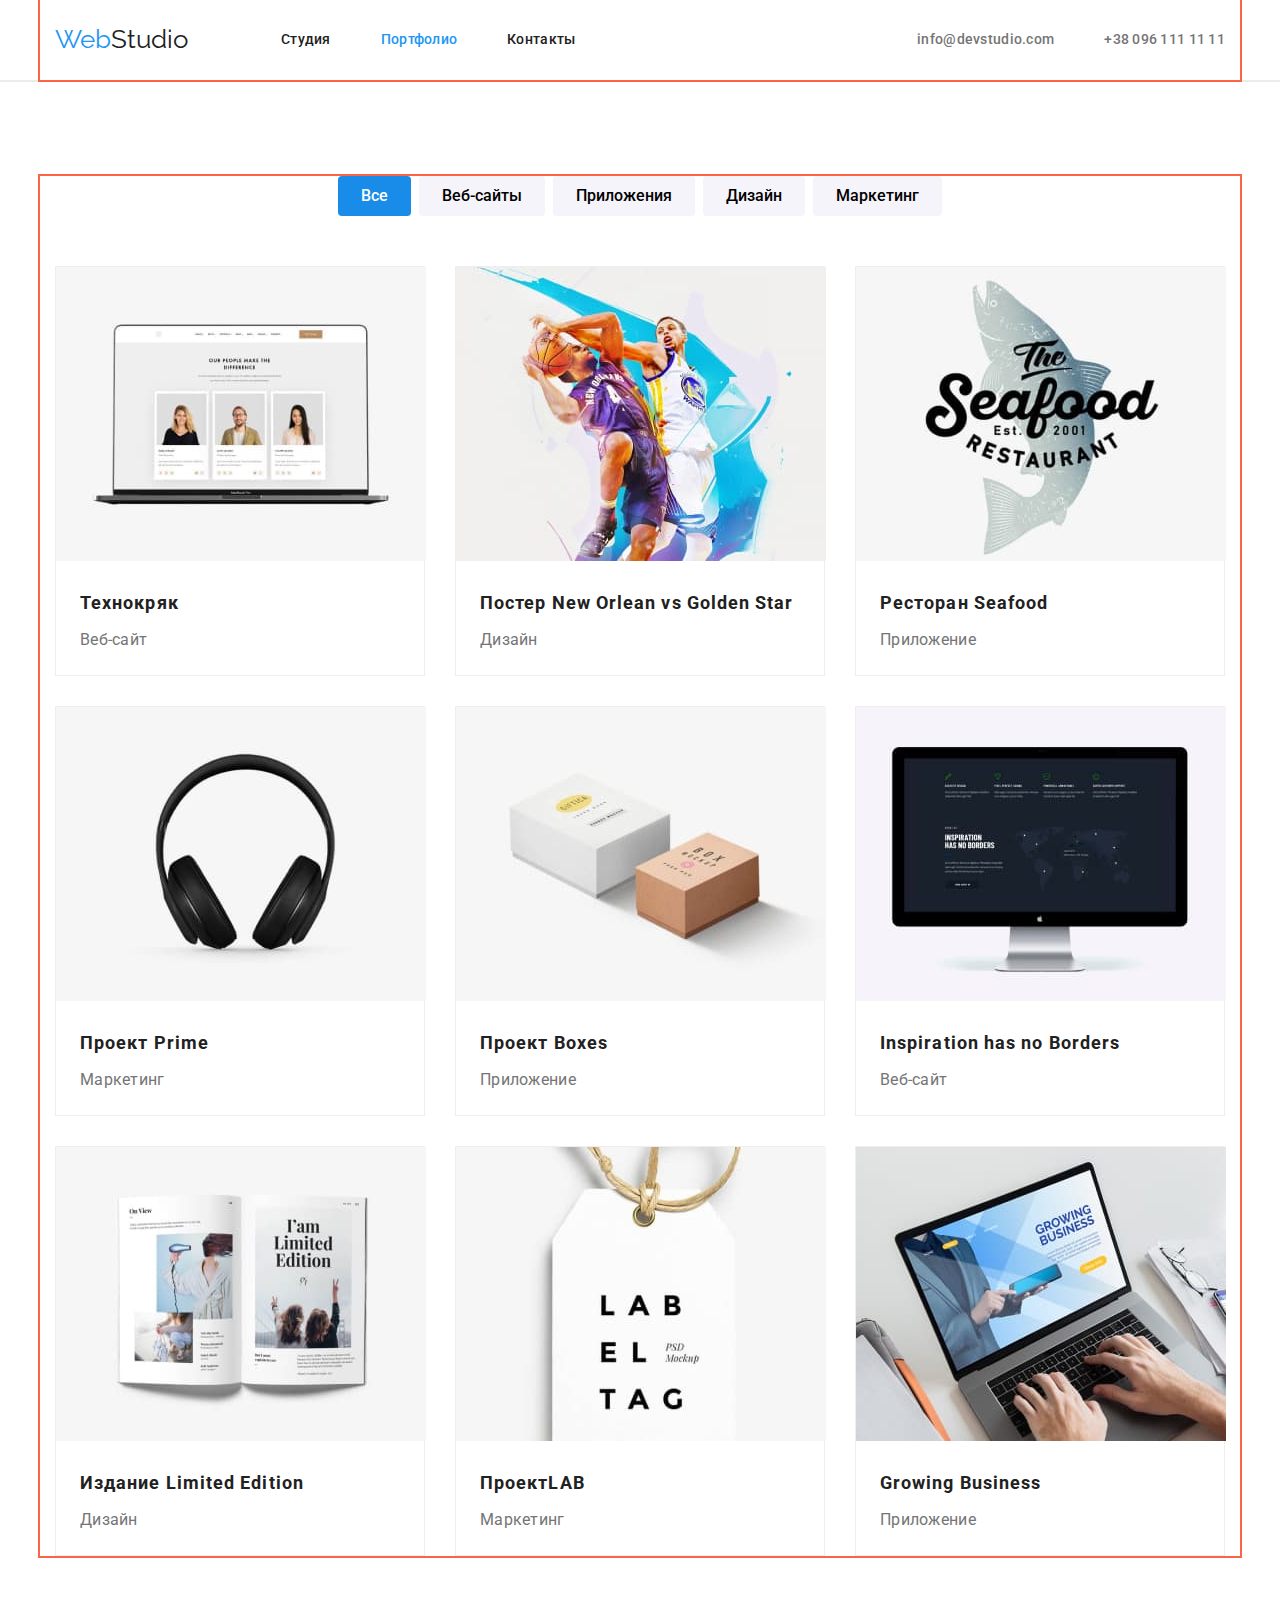
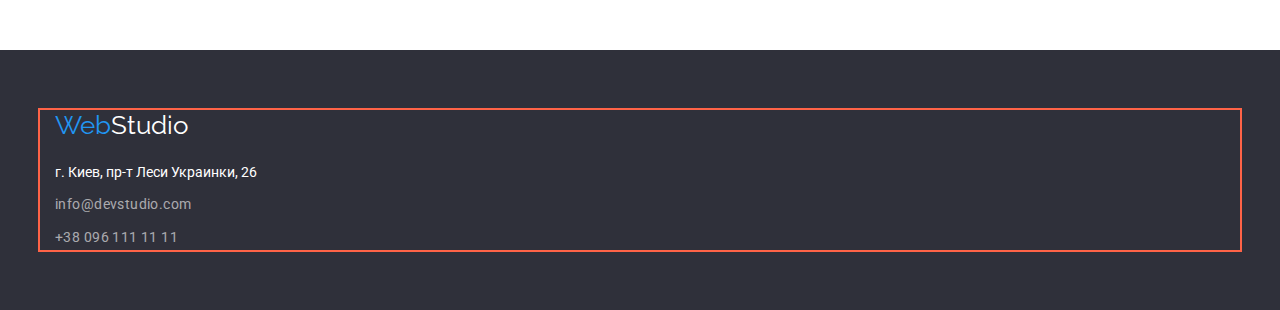
==== commit a0a30d85: "вносит исправление" ====
--- a/portfolio.html
+++ b/portfolio.html
@@ -20,7 +20,7 @@
   </head>
   <body>
     <!--header-->
-     <header class="hdr">
+    <header class="hdr">
       <div class="container main-header">
         <a class="logo-header" lang="eng" href="./index.html"
           ><span class="web">Web</span>Studio</a
@@ -31,7 +31,9 @@
               <a href="./index.html" class="header-link">Студия</a>
             </li>
             <li class="header-item">
-              <a href="./portfolio.html" class="header-link-current">Портфолио</a>
+              <a href="./portfolio.html" class="header-link-current"
+                >Портфолио</a
+              >
             </li>
             <li class="header-item">
               <a href="Контакты" class="header-link">Контакты</a>
@@ -55,144 +57,173 @@
     </header>
 
     <main>
-      <div class="container">
       <section class="section-portfolio">
-        <h1 hidden class="main-title">Портфолио</h1>
-        <!--buttons-->
-        <ul class="menu-center">
-         <li class="item"><button class="pointer-current-btn" type="button">Все</button></li>
-          <li class="item"><button class="pointer" type="button">Веб-сайты</button></li>
-          <li class="item"><button class="pointer" type="button">Приложения</button></li>
-          <li class="item"><button class="pointer" type="button">Дизайн</button></li>
-          <li class="item"><button class="pointer" type="button">Маркетинг</button></li>
-        </ul>
-        </section>
-
-
-      <!--portfolio-->
-      
-        <ul class="portfolio">
-          <li class="portfolio-item">
-            <a href="" class="header-link">
-              <img
-                src="images/portfolio/imgp1.jpg"
-                alt="фотография1"
-                width="370"
-              />
-              <h2 class="title">Технокряк</h2>
-              <p class="text">Веб-сайт</p>
-            </a>
-          </li>
-          <li class="portfolio-item">
-            <a href="" class="header-link"
-              ><img
-                src="images/portfolio/imgp2.jpg"
-                alt="фотография2"
-                width="370"
-              />
-              <h2 class="title" >Постер <span lang="en"> New Orlean vs Golden Star</span></h2>
-              <p class="text">Дизайн</p>  
-            </a>
-          </li>
-          <li class="portfolio-item">
-            <a href="" class="header-link"
-              ><img
-                src="images/portfolio/imgp3.jpg"
-                alt="фотография3"
-                width="370"
-              />
-              <h2 class="title">Ресторан <span lang="en">Seafood</span></h2>
-              <p class="text">Приложение</p>
-            </a>
-          </li>
-          <li class="portfolio-item">
-            <a href="" class="header-link"
-              ><img
-                src="images/portfolio/imgp4.jpg"
-                alt="фотография4"
-                width="370"
-              />
-              <h2 class="title" >Проект <span lang="en">Prime</span></h2>
-              <p class="text">Маркетинг</p>
-            </a>
-          </li>
-          <li class="portfolio-item">
-            <a href="" class="header-link"
-              ><img
-                src="images/portfolio/imgp5.jpg"
-                alt="фотография5"
-                width="370"
-              />
-              <h2 class="title" >Проект <span lang="en">Boxes</span> </h2>
-              <p class="text">Приложение</p>
-            </a>
-          </li>
-          <li class="portfolio-item">
-            <a href="" class="header-link"
-              ><img
-                src="images/portfolio/imgp6.jpg"
-                alt="фотография6"
-                width="370"
-              />
-              <h2 class="title" lang="en">Inspiration has no Borders</h2>
-              <p class="text">Веб-сайт</p>
-            </a>
-          </li>
-          <li class="portfolio-item">
-            <a href="" class="header-link"
-              ><img
-                src="images/portfolio/imgp7.jpg"
-                alt="фотография4"
-                width="370"
-              />
-              <h2 class="title" >Издание <span lang="en">Limited Edition</span></h2>
-              <p class="text">Дизайн</p>
-            </a>
-          </li>
-          <li class="portfolio-item">
-            <a href="" class="header-link"
-              ><img
-                src="images/portfolio/imgp8.jpg"
-                alt="фотография8"
-                width="370"
-              />
-              <h2 class="title" >Проект<span lang="en">LAB</span> </h2>
-              <p class="text">Маркетинг</p>
-            </a>
-          </li>
-          <li class="portfolio-item">
-            <a href="" class="header-link"
-              ><img
-                src="images/portfolio/imgp9.jpg"
-                alt="фотография9"
-                width="370"
-              />
-              <h2 class="title" lang="en">Growing Business</h2>
-              <p class="text">Приложение</p>
-            </a>
-          </li>
-        </ul>
+        <div class="container">
+          <h1 hidden class="main-title">Портфолио</h1>
+          <!--buttons-->
+          <ul class="menu-center">
+            <li class="item">
+              <button class="button-current-btn" type="button">Все</button>
+            </li>
+            <li class="item">
+              <button class="button" type="button">Веб-сайты</button>
+            </li>
+            <li class="item">
+              <button class="button" type="button">Приложения</button>
+            </li>
+            <li class="item">
+              <button class="button" type="button">Дизайн</button>
+            </li>
+            <li class="item">
+              <button class="button" type="button">Маркетинг</button>
+            </li>
+          </ul>
+
+          <!--portfolio-->
+
+          <ul class="portfolio">
+            <li class="portfolio-item">
+              <a href="" class="header-link">
+                <img
+                  src="images/portfolio/imgp1.jpg"
+                  alt="фотография1"
+                  width="370"
+                />
+                <div class="title-portfolio">
+                  <h2 class="title">Технокряк</h2>
+                  <p class="text">Веб-сайт</p>
+                </div>
+              </a>
+            </li>
+            <li class="portfolio-item">
+              <a href="" class="header-link"
+                ><img
+                  src="images/portfolio/imgp2.jpg"
+                  alt="фотография2"
+                  width="370"
+                />
+                <div class="title-portfolio">
+                  <h2 class="title">
+                    Постер <span lang="en"> New Orlean vs Golden Star</span>
+                  </h2>
+                  <p class="text">Дизайн</p>
+                </div>
+              </a>
+            </li>
+            <li class="portfolio-item">
+              <a href="" class="header-link"
+                ><img
+                  src="images/portfolio/imgp3.jpg"
+                  alt="фотография3"
+                  width="370"
+                />
+                <div class="title-portfolio">
+                  <h2 class="title">Ресторан <span lang="en">Seafood</span></h2>
+                  <p class="text">Приложение</p>
+                </div>
+              </a>
+            </li>
+            <li class="portfolio-item">
+              <a href="" class="header-link"
+                ><img
+                  src="images/portfolio/imgp4.jpg"
+                  alt="фотография4"
+                  width="370"
+                />
+                <div class="title-portfolio">
+                  <h2 class="title">Проект <span lang="en">Prime</span></h2>
+                  <p class="text">Маркетинг</p>
+                </div>
+              </a>
+            </li>
+            <li class="portfolio-item">
+              <a href="" class="header-link"
+                ><img
+                  src="images/portfolio/imgp5.jpg"
+                  alt="фотография5"
+                  width="370"
+                />
+                <div class="title-portfolio">
+                  <h2 class="title">Проект <span lang="en">Boxes</span></h2>
+                  <p class="text">Приложение</p>
+                </div>
+              </a>
+            </li>
+            <li class="portfolio-item">
+              <a href="" class="header-link"
+                ><img
+                  src="images/portfolio/imgp6.jpg"
+                  alt="фотография6"
+                  width="370"
+                />
+                <div class="title-portfolio">
+                  <h2 class="title" lang="en">Inspiration has no Borders</h2>
+                  <p class="text">Веб-сайт</p>
+                </div>
+              </a>
+            </li>
+            <li class="portfolio-item">
+              <a href="" class="header-link"
+                ><img
+                  src="images/portfolio/imgp7.jpg"
+                  alt="фотография4"
+                  width="370"
+                />
+                <div class="title-portfolio">
+                  <h2 class="title">
+                    Издание <span lang="en">Limited Edition</span>
+                  </h2>
+                  <p class="text">Дизайн</p>
+                </div>
+              </a>
+            </li>
+            <li class="portfolio-item">
+              <a href="" class="header-link"
+                ><img
+                  src="images/portfolio/imgp8.jpg"
+                  alt="фотография8"
+                  width="370"
+                />
+                <div class="title-portfolio">
+                  <h2 class="title">Проект<span lang="en">LAB</span></h2>
+                  <p class="text">Маркетинг</p>
+                </div>
+              </a>
+            </li>
+            <li class="portfolio-item">
+              <a href="" class="header-link"
+                ><img
+                  src="images/portfolio/imgp9.jpg"
+                  alt="фотография9"
+                  width="370"
+                />
+                <div class="title-portfolio">
+                  <h2 class="title" lang="en">Growing Business</h2>
+                  <p class="text">Приложение</p>
+                </div>
+              </a>
+            </li>
+          </ul>
         </div>
       </section>
-      
     </main>
 
     <!--footer-->
 
-      <footer class="footer">
+    <footer class="footer">
       <div class="container">
         <a class="logo-footer" href="./index.html"
           ><span class="web">Web</span>Studio</a
         >
         <address>
           <ul class="footer-list">
-            <li>г. Киев, пр-т Леси Украинки, 26</li>
-            <li>
+            <li class="item-footer">г. Киев, пр-т Леси Украинки, 26</li>
+            <li class="item-footer">
               <a href="mailto:info@devstudio.com" class="footer-link"
                 >info@devstudio.com</a
               >
             </li>
-            <li>
+            <li class="item-footer">
               <a href="tel:+380961111111" class="footer-link"
                 >+38 096 111 11 11</a
               >
--- a/css/styles.css
+++ b/css/styles.css
@@ -10,6 +10,7 @@
   --hero-button-fover: #188ce8;
   --team-background: #f5f4fa;
   --header-line: #ececec;
+  --port-border: #eeeeee;
 }
 body {
   background-color: var(--body-background-color);
@@ -21,7 +22,7 @@
 .container {
   margin-right: auto;
   margin-left: auto;
-  width: 1230px;
+  width: 1200px;
   padding-left: 15px;
   padding-right: 15px;
   outline: 2px solid tomato;
@@ -62,13 +63,15 @@
 
 .header-list {
   display: flex;
+  margin-left: auto;
 }
 
 .header-item:not(:last-child) {
   margin-right: 50px;
 }
-.header-nav {
-  display: block;
+.header-link,
+.header-link-current {
+  display: inline-block;
   padding-top: 32px;
   padding-bottom: 32px;
 }
@@ -131,17 +134,20 @@
 
 .hero {
   text-align: center;
+
   padding-top: 200px;
   padding-bottom: 200px;
-  margin-bottom: 94px;
 
   background-color: var(--background-color);
   outline: 2px solid tomato;
 }
 .hero-title {
+  display: inline-block;
   margin-bottom: 30px;
 
-  color: #ffffff;
+  width: 696px;
+
+  color: var(--body-background-color);
   font-weight: 900;
   font-size: 44px;
   line-height: 1.36;
@@ -152,11 +158,12 @@
 
 .hero-btn {
   display: inline-block;
+  cursor: pointer;
 
   padding: 10px 32px;
   border-radius: 4px;
   min-width: 200px;
-  margin-bottom: 94px;
+  margin: 0;
 
   letter-spacing: 0.06em;
   font-family: inherit;
@@ -171,6 +178,7 @@
 .hero-btn:focus {
   background-color: var(--hero-button-fover);
 }
+
 /* features*/
 .features {
   display: flex;
@@ -186,8 +194,8 @@
 
 .section-features .features {
   list-style: none;
-
-  margin-bottom: 94px;
+  padding-top: 94px;
+  padding-bottom: 94px;
 }
 
 .features .title {
@@ -214,7 +222,7 @@
 
 /* portfolio */
 
-.portfolio {
+.container portfolio-main .portfolio {
   display: flex;
   flex-wrap: wrap;
 }
@@ -225,10 +233,11 @@
 .portfolio-main-element:nth-child(3n) {
   margin-right: 0;
 }
-.section-portfolio .portfolio {
-  list-style: none;
-  margin-bottom: 94px;
-}
+.section-portfolio {
+  list-style: none;
+  padding-bottom: 94px;
+}
+
 h2 {
   margin-bottom: 50px;
 }
@@ -242,6 +251,8 @@
 .employees-element {
   width: 270px;
   margin-right: 30px;
+
+  background-color: var(--body-background-color);
 }
 .employees-element:nth-child(4n) {
   margin-right: 0;
@@ -255,8 +266,13 @@
 .section-employees .employees {
   list-style: none;
 }
+.title-emp {
+  padding: 30px;
+  text-align: center;
+}
 
 .employees .title {
+  margin-bottom: 10px;
   font-weight: 500;
   font-size: 16px;
   line-height: 1.9;
@@ -277,6 +293,7 @@
 }
 
 .logo-footer {
+  display: inline-block;
   margin-bottom: 20px;
 
   text-decoration: none;
@@ -292,6 +309,12 @@
 .logo-footer:focus {
   color: var(--text-color);
 }
+.item-footer {
+  margin-bottom: 9px;
+}
+.item-footer:nth-last-child(1) {
+  margin-bottom: 0;
+}
 .footer-list {
   list-style: none;
   color: var(--footer-text);
@@ -310,9 +333,13 @@
   letter-spacing: 0.03em;
 }
 /* Portfolio */
+.section-portfolio {
+  padding-top: 94px;
+  padding-bottom: 94px;
+}
+
 .menu-center {
-  margin-top: 94px;
-  margin-bottom: 36.35px;
+  margin-bottom: 50px;
 
   list-style: none;
   text-decoration: none;
@@ -323,16 +350,16 @@
 
 .menu-center .item {
   margin-right: 8px;
-  padding: 6.41px 22px;
 }
 .menu-center .item:last-child {
   margin-right: 0;
 }
 
-.pointer {
+.button {
   display: inline-block;
   border: 1px solid transparent;
   border-radius: 4px;
+  padding: 6px 22px;
 
   background-color: var(--portfolio-buttons);
   font-weight: 500;
@@ -341,10 +368,11 @@
   font-family: inherit;
   cursor: pointer;
 }
-.pointer-current-btn {
+.button-current-btn {
   display: inline-block;
   border: 1px solid transparent;
   border-radius: 4px;
+  padding: 6px 22px;
 
   background-color: var(--hero-button-fover);
   color: var(--body-background-color);
@@ -354,39 +382,45 @@
   font-family: inherit;
   cursor: pointer;
 }
-.pointer:hover,
-.pointer:focus {
+.button:hover,
+.button:focus {
   background-color: var(--hover-color);
-  color: #ffffff;
+  color: var(--body-background-color);
 }
 
 .portfolio {
   list-style: none;
-  margin-bottom: 94px;
-}
-.portfolio {
   display: flex;
   flex-wrap: wrap;
 }
-.portfolio-item {
+.title-portfolio {
+  padding: 20px 24px;
+}
+.portfolio .portfolio-item {
+  display: inline-block;
   width: 370px;
   margin-right: 30px;
   margin-bottom: 30px;
+
+  border: 1px solid var(--port-border);
 }
 .portfolio-item:nth-child(3n) {
   margin-right: 0;
 }
-.portfolio-item:nth-child(-n + 3) {
+.portfolio-item:nth-last-child(-n + 3) {
   margin-bottom: 0;
 }
-
-.portfolio .title {
+.portfolio-item .header-link {
+  padding: 0;
+}
+.title-portfolio .title {
+  margin-bottom: 4px;
   font-weight: 700;
   font-size: 18px;
   line-height: 2;
   letter-spacing: 0.06em;
 }
-.portfolio .text {
+.title-portfolio .text {
   color: #757575;
   font-weight: 400;
   font-size: 16px;
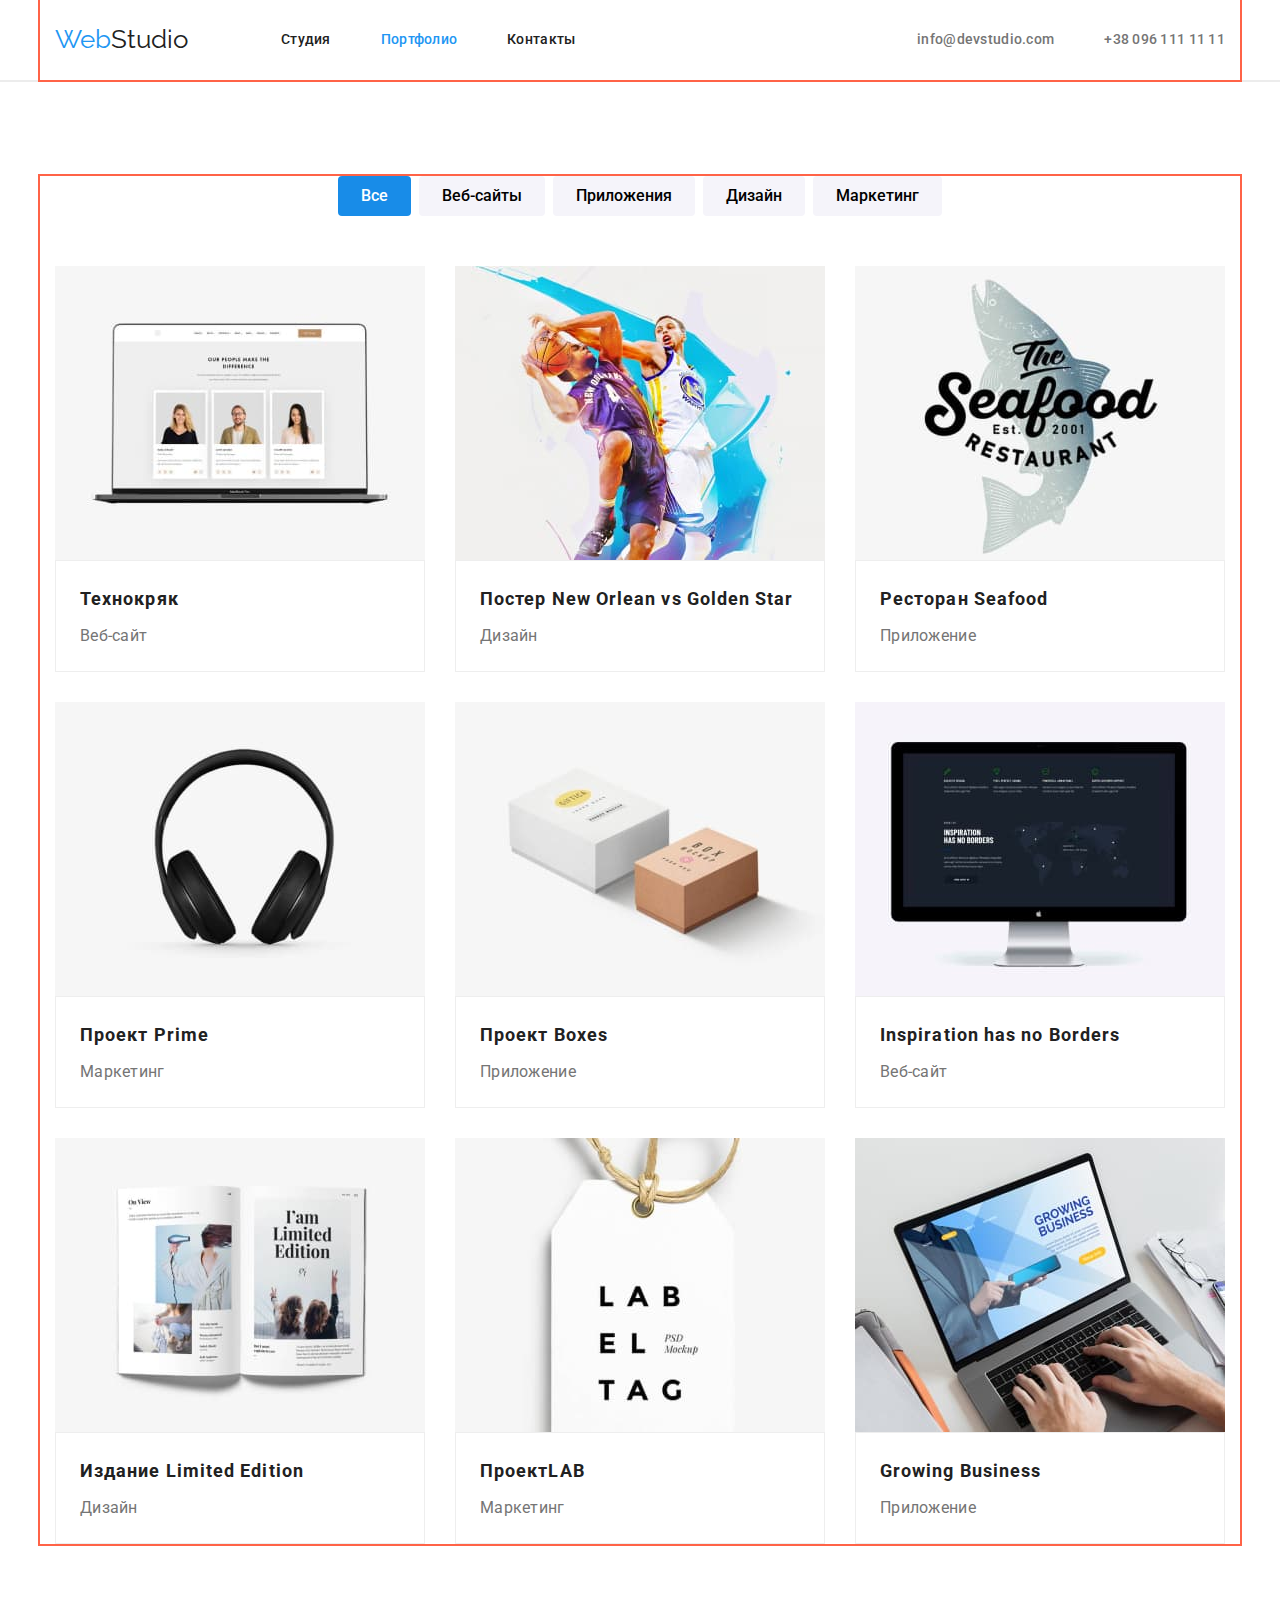
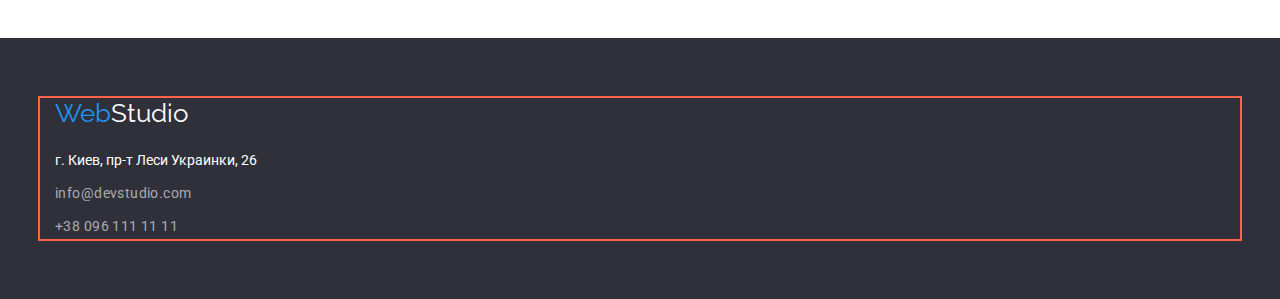
==== commit 9bde0bb2: "создаёт overlay" ====
--- a/portfolio.html
+++ b/portfolio.html
@@ -22,7 +22,7 @@
     <!--header-->
     <header class="hdr">
       <div class="container main-header">
-        <a class="logo-header" lang="eng" href="./index.html"
+        <a class="logo-header" lang="en" href="./index.html"
           ><span class="web">Web</span>Studio</a
         >
         <nav class="header-nav">
@@ -85,6 +85,7 @@
             <li class="portfolio-item">
               <a href="" class="header-link">
                 <img
+                  class="img-port-port"
                   src="images/portfolio/imgp1.jpg"
                   alt="фотография1"
                   width="370"
@@ -98,6 +99,7 @@
             <li class="portfolio-item">
               <a href="" class="header-link"
                 ><img
+                  class="img-port-port"
                   src="images/portfolio/imgp2.jpg"
                   alt="фотография2"
                   width="370"
@@ -113,6 +115,7 @@
             <li class="portfolio-item">
               <a href="" class="header-link"
                 ><img
+                  class="img-port-port"
                   src="images/portfolio/imgp3.jpg"
                   alt="фотография3"
                   width="370"
@@ -126,6 +129,7 @@
             <li class="portfolio-item">
               <a href="" class="header-link"
                 ><img
+                  class="img-port-port"
                   src="images/portfolio/imgp4.jpg"
                   alt="фотография4"
                   width="370"
@@ -139,6 +143,7 @@
             <li class="portfolio-item">
               <a href="" class="header-link"
                 ><img
+                  class="img-port-port"
                   src="images/portfolio/imgp5.jpg"
                   alt="фотография5"
                   width="370"
@@ -152,6 +157,7 @@
             <li class="portfolio-item">
               <a href="" class="header-link"
                 ><img
+                  class="img-port-port"
                   src="images/portfolio/imgp6.jpg"
                   alt="фотография6"
                   width="370"
@@ -165,6 +171,7 @@
             <li class="portfolio-item">
               <a href="" class="header-link"
                 ><img
+                  class="img-port-port"
                   src="images/portfolio/imgp7.jpg"
                   alt="фотография4"
                   width="370"
@@ -180,6 +187,7 @@
             <li class="portfolio-item">
               <a href="" class="header-link"
                 ><img
+                  class="img-port-port"
                   src="images/portfolio/imgp8.jpg"
                   alt="фотография8"
                   width="370"
@@ -193,6 +201,7 @@
             <li class="portfolio-item">
               <a href="" class="header-link"
                 ><img
+                  class="img-port-port"
                   src="images/portfolio/imgp9.jpg"
                   alt="фотография9"
                   width="370"
--- a/css/styles.css
+++ b/css/styles.css
@@ -141,6 +141,17 @@
   background-color: var(--background-color);
   outline: 2px solid tomato;
 }
+
+.overlay {
+  max-width: 1600px;
+  height: 600px;
+  margin-left: auto;
+  margin-right: auto;
+  background-repeat: no-repeat;
+  background-position: center;
+  background-size: cover;
+}
+
 .hero-title {
   display: inline-block;
   margin-bottom: 30px;
@@ -183,6 +194,7 @@
 .features {
   display: flex;
   flex-wrap: wrap;
+  list-style: none;
 }
 .features-element {
   width: 270px;
@@ -192,7 +204,7 @@
   margin-right: 0;
 }
 
-.section-features .features {
+.section-features {
   list-style: none;
   padding-top: 94px;
   padding-bottom: 94px;
@@ -233,13 +245,19 @@
 .portfolio-main-element:nth-child(3n) {
   margin-right: 0;
 }
-.section-portfolio {
+.section-portfolio-main {
   list-style: none;
   padding-bottom: 94px;
 }
 
 h2 {
   margin-bottom: 50px;
+}
+
+.img-port-main {
+  display: block;
+  max-width: 100%;
+  height: auto;
 }
 
 /* employees */
@@ -282,7 +300,11 @@
   font-size: 16px;
   line-height: 1.9;
 }
-
+.img-empl-main {
+  display: block;
+  max-width: 100%;
+  height: auto;
+}
 /* footer */
 
 .footer {
@@ -395,14 +417,12 @@
 }
 .title-portfolio {
   padding: 20px 24px;
+  border: 1px solid var(--port-border);
 }
 .portfolio .portfolio-item {
-  display: inline-block;
   width: 370px;
   margin-right: 30px;
   margin-bottom: 30px;
-
-  border: 1px solid var(--port-border);
 }
 .portfolio-item:nth-child(3n) {
   margin-right: 0;
@@ -426,3 +446,8 @@
   font-size: 16px;
   line-height: 1.87;
 }
+.img-port-port {
+  display: block;
+  max-width: 100%;
+  height: auto;
+}
